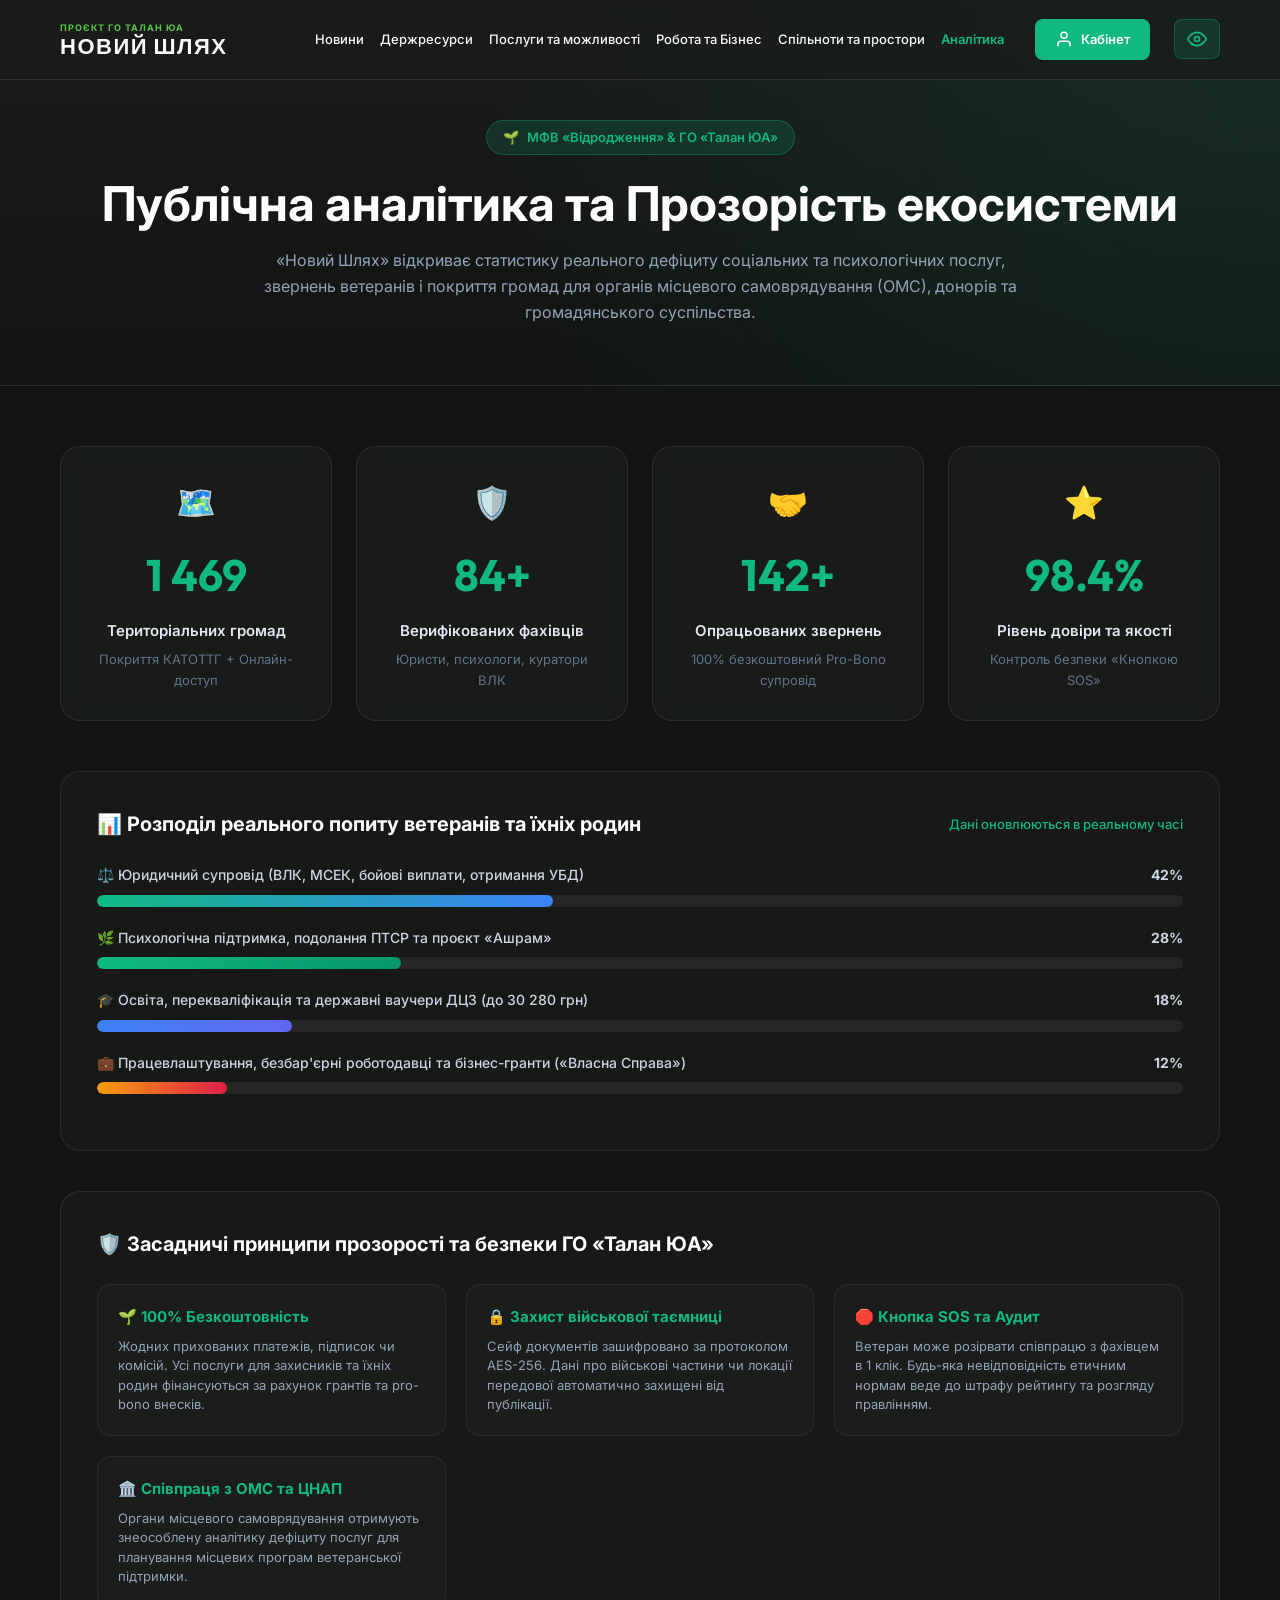
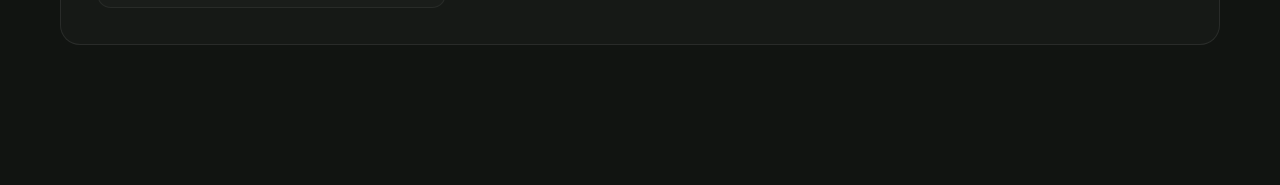
==== analytics.html @ 47841bc8 "feat(analytics): Move donor public dashboard to dedicated /analytics.html with global header navigat" ====
<!DOCTYPE html>
<html lang="uk">
<head>
    <meta charset="UTF-8">
    <meta name="viewport" content="width=device-width, initial-scale=1.0">
    <title>Публічна аналітика та Прозорість — Ветеранський портал «Новий Шлях» | МФВ «Відродження»</title>
    
    <link rel="preconnect" href="https://fonts.googleapis.com">
    <link rel="preconnect" href="https://fonts.gstatic.com" crossorigin>
    <link href="https://fonts.googleapis.com/css2?family=Inter:wght@300;400;500;600;700&family=Outfit:wght@400;600;700&display=swap" rel="stylesheet">
    
    <link rel="stylesheet" href="style.css?v=46">
    <link rel="stylesheet" href="accessibility.css?v=46">
    <link rel="stylesheet" href="soft_gate.css?v=46">

    <style>
        .analytics-hero {
            padding: 120px 0 60px 0;
            background: radial-gradient(circle at top right, rgba(16, 185, 129, 0.12), transparent 60%),
                        linear-gradient(180deg, #1A1C1A 0%, #111411 100%);
            border-bottom: 1px solid rgba(255, 255, 255, 0.08);
            text-align: center;
        }

        .analytics-donor-tag {
            display: inline-flex;
            align-items: center;
            gap: 8px;
            background: rgba(16, 185, 129, 0.15);
            border: 1px solid rgba(16, 185, 129, 0.3);
            color: #10B981;
            padding: 6px 16px;
            border-radius: 20px;
            font-size: 13px;
            font-weight: 600;
            margin-bottom: 20px;
        }

        .analytics-title {
            font-size: clamp(30px, 5vw, 48px);
            font-weight: 700;
            color: #fff;
            margin-bottom: 16px;
            line-height: 1.2;
        }

        .analytics-sub {
            max-width: 760px;
            margin: 0 auto;
            font-size: 16px;
            color: #94A3B8;
            line-height: 1.6;
        }

        .analytics-main {
            padding: 60px 0 100px 0;
            background: #111411;
        }

        .analytics-grid-4 {
            display: grid;
            grid-template-columns: repeat(auto-fit, minmax(250px, 1fr));
            gap: 24px;
            margin-bottom: 50px;
        }

        .an-stat-card {
            background: rgba(255, 255, 255, 0.03);
            border: 1px solid rgba(255, 255, 255, 0.08);
            border-radius: 20px;
            padding: 30px 24px;
            text-align: center;
            backdrop-filter: blur(10px);
            transition: transform 0.2s ease, border-color 0.2s ease;
        }

        .an-stat-card:hover {
            transform: translateY(-5px);
            border-color: rgba(16, 185, 129, 0.4);
            box-shadow: 0 12px 30px rgba(0, 0, 0, 0.4);
        }

        .an-stat-icon {
            font-size: 32px;
            margin-bottom: 12px;
        }

        .an-stat-num {
            font-size: 44px;
            font-weight: 700;
            color: #10B981;
            font-family: 'Outfit', sans-serif;
            margin-bottom: 8px;
        }

        .an-stat-label {
            font-size: 15px;
            color: #E2E8F0;
            font-weight: 600;
        }

        .an-stat-desc {
            font-size: 13px;
            color: #64748B;
            margin-top: 6px;
        }

        .an-section-card {
            background: rgba(255, 255, 255, 0.025);
            border: 1px solid rgba(255, 255, 255, 0.08);
            border-radius: 20px;
            padding: 36px;
            margin-bottom: 40px;
        }

        .an-section-header {
            display: flex;
            justify-content: space-between;
            align-items: center;
            margin-bottom: 24px;
            flex-wrap: wrap;
            gap: 12px;
        }

        .an-section-title {
            font-size: 20px;
            font-weight: 700;
            color: #fff;
            margin: 0;
            display: flex;
            align-items: center;
            gap: 10px;
        }

        .an-bar-row {
            margin-bottom: 20px;
        }

        .an-bar-label {
            display: flex;
            justify-content: space-between;
            font-size: 14px;
            color: #CBD5E1;
            margin-bottom: 8px;
            font-weight: 500;
        }

        .an-bar-track {
            background: rgba(255, 255, 255, 0.06);
            height: 12px;
            border-radius: 6px;
            overflow: hidden;
        }

        .an-bar-fill {
            height: 100%;
            border-radius: 6px;
            transition: width 1.2s ease-in-out;
        }

        .an-principles-grid {
            display: grid;
            grid-template-columns: repeat(auto-fit, minmax(280px, 1fr));
            gap: 20px;
            margin-top: 20px;
        }

        .an-principle-item {
            background: rgba(255, 255, 255, 0.02);
            border: 1px solid rgba(255, 255, 255, 0.06);
            border-radius: 14px;
            padding: 20px;
        }

        .an-principle-item h4 {
            color: #10B981;
            font-size: 15px;
            margin-bottom: 8px;
            display: flex;
            align-items: center;
            gap: 8px;
        }

        .an-principle-item p {
            font-size: 13px;
            color: #94A3B8;
            line-height: 1.5;
            margin: 0;
        }
    </style>
</head>
<body>

    <!-- Хедер порталу -->
    <header class="header">
        <div class="container">
            <a href="index.html" class="logo" style="text-decoration: none; color: inherit; cursor: pointer;">
                <span class="ngo-badge">Проєкт ГО ТАЛАН ЮА</span>
                <h1>НОВИЙ ШЛЯХ</h1>
            </a>
            <nav class="nav" style="display: flex; align-items: center;">
                <div id="menu-container" class="menu-container">
                    <a href="news.html">Новини</a>
                    <a href="resources.html">Держресурси</a>
                    <a href="catalog.html">Послуги та можливості</a>
                    <a href="employers.html">Робота та Бізнес</a>
                    <a href="communities.html">Спільноти та простори</a>
                    <a href="analytics.html" class="active" style="color: #10B981; font-weight: 600;">Аналітика</a>
                </div>
                
                <a id="nav-cabinet-btn" href="cabinet.html" class="btn-primary" style="margin-left: 15px; border-radius: 8px; font-weight: 600; display: flex; align-items: center; gap: 8px; padding: 10px 20px;">
                    <svg width="18" height="18" viewBox="0 0 24 24" fill="none" stroke="currentColor" stroke-width="2" stroke-linecap="round" stroke-linejoin="round"><path d="M20 21v-2a4 4 0 0 0-4-4H8a4 4 0 0 0-4 4v2"/><circle cx="12" cy="7" r="4"/></svg>
                    <span id="nav-cabinet-label">Кабінет</span>
                </a>

                <button class="accessibility-header-btn" id="accessOpen" title="Версія для людей з порушенням зору">
                    <svg width="20" height="20" viewBox="0 0 24 24" fill="none" stroke="currentColor" stroke-width="2" stroke-linecap="round" stroke-linejoin="round"><path d="M1 12s4-8 11-8 11 8 11 8-4 8-11 8-11-8-11-8z"/><circle cx="12" cy="12" r="3"/></svg>
                </button>
            </nav>
        </div>
    </header>

    <!-- Hero розділу аналітики -->
    <section class="analytics-hero">
        <div class="container">
            <div class="analytics-donor-tag">
                <span>🌱</span>
                <span>МФВ «Відродження» & ГО «Талан ЮА»</span>
            </div>
            <h1 class="analytics-title">Публічна аналітика та Прозорість екосистеми</h1>
            <p class="analytics-sub">
                «Новий Шлях» відкриває статистику реального дефіциту соціальних та психологічних послуг, звернень ветеранів і покриття громад для органів місцевого самоврядування (ОМС), донорів та громадянського суспільства.
            </p>
        </div>
    </section>

    <!-- Основна аналітична зона -->
    <main class="analytics-main">
        <div class="container">
            
            <!-- 4 Ключові метрики живої телеметрії -->
            <div class="analytics-grid-4">
                <div class="an-stat-card">
                    <div class="an-stat-icon">🗺️</div>
                    <div class="an-stat-num" id="anStatCommunities">1 469</div>
                    <div class="an-stat-label">Територіальних громад</div>
                    <div class="an-stat-desc">Покриття КАТОТТГ + Онлайн-доступ</div>
                </div>

                <div class="an-stat-card">
                    <div class="an-stat-icon">🛡️</div>
                    <div class="an-stat-num" id="anStatSpecialists">84+</div>
                    <div class="an-stat-label">Верифікованих фахівців</div>
                    <div class="an-stat-desc">Юристи, психологи, куратори ВЛК</div>
                </div>

                <div class="an-stat-card">
                    <div class="an-stat-icon">🤝</div>
                    <div class="an-stat-num" id="anStatTickets">142+</div>
                    <div class="an-stat-label">Опрацьованих звернень</div>
                    <div class="an-stat-desc">100% безкоштовний Pro-Bono супровід</div>
                </div>

                <div class="an-stat-card">
                    <div class="an-stat-icon">⭐</div>
                    <div class="an-stat-num" id="anStatSatisfaction">98.4%</div>
                    <div class="an-stat-label">Рівень довіри та якості</div>
                    <div class="an-stat-desc">Контроль безпеки «Кнопкою SOS»</div>
                </div>
            </div>

            <!-- Структура потреб та звернень ветеранів -->
            <div class="an-section-card">
                <div class="an-section-header">
                    <h3 class="an-section-title">📊 Розподіл реального попиту ветеранів та їхніх родин</h3>
                    <span style="font-size: 13px; color: #10B981; font-weight: 500;">Дані оновлюються в реальному часі</span>
                </div>

                <div class="an-bar-row">
                    <div class="an-bar-label">
                        <span>⚖️ Юридичний супровід (ВЛК, МСЕК, бойові виплати, отримання УБД)</span>
                        <b id="anPctLegal">42%</b>
                    </div>
                    <div class="an-bar-track">
                        <div class="an-bar-fill" style="width: 42%; background: linear-gradient(90deg, #10B981, #3B82F6);"></div>
                    </div>
                </div>

                <div class="an-bar-row">
                    <div class="an-bar-label">
                        <span>🌿 Психологічна підтримка, подолання ПТСР та проєкт «Ашрам»</span>
                        <b id="anPctPsych">28%</b>
                    </div>
                    <div class="an-bar-track">
                        <div class="an-bar-fill" style="width: 28%; background: linear-gradient(90deg, #10B981, #059669);"></div>
                    </div>
                </div>

                <div class="an-bar-row">
                    <div class="an-bar-label">
                        <span>🎓 Освіта, перекваліфікація та державні ваучери ДЦЗ (до 30 280 грн)</span>
                        <b id="anPctEdu">18%</b>
                    </div>
                    <div class="an-bar-track">
                        <div class="an-bar-fill" style="width: 18%; background: linear-gradient(90deg, #3B82F6, #6366F1);"></div>
                    </div>
                </div>

                <div class="an-bar-row">
                    <div class="an-bar-label">
                        <span>💼 Працевлаштування, безбар'єрні роботодавці та бізнес-гранти («Власна Справа»)</span>
                        <b id="anPctJob">12%</b>
                    </div>
                    <div class="an-bar-track">
                        <div class="an-bar-fill" style="width: 12%; background: linear-gradient(90deg, #F59E0B, #E11D48);"></div>
                    </div>
                </div>
            </div>

            <!-- Принципи некомерційності та прозорості -->
            <div class="an-section-card">
                <div class="an-section-header">
                    <h3 class="an-section-title">🛡️ Засадничі принципи прозорості та безпеки ГО «Талан ЮА»</h3>
                </div>
                <div class="an-principles-grid">
                    <div class="an-principle-item">
                        <h4>🌱 100% Безкоштовність</h4>
                        <p>Жодних прихованих платежів, підписок чи комісій. Усі послуги для захисників та їхніх родин фінансуються за рахунок грантів та pro-bono внесків.</p>
                    </div>
                    <div class="an-principle-item">
                        <h4>🔒 Захист військової таємниці</h4>
                        <p>Сейф документів зашифровано за протоколом AES-256. Дані про військові частини чи локації передової автоматично захищені від публікації.</p>
                    </div>
                    <div class="an-principle-item">
                        <h4>🛑 Кнопка SOS та Аудит</h4>
                        <p>Ветеран може розірвати співпрацю з фахівцем в 1 клік. Будь-яка невідповідність етичним нормам веде до штрафу рейтингу та розгляду правлінням.</p>
                    </div>
                    <div class="an-principle-item">
                        <h4>🏛️ Співпраця з ОМС та ЦНАП</h4>
                        <p>Органи місцевого самоврядування отримують знеособлену аналітику дефіциту послуг для планування місцевих програм ветеранської підтримки.</p>
                    </div>
                </div>
            </div>

        </div>
    </main>

    <!-- Скрипти -->
    <script src="soft_gate.js?v=46"></script>
    <script src="auth_session.js?v=46"></script>
    <script src="accessibility.js?v=46"></script>
    <script>
        document.addEventListener('DOMContentLoaded', async () => {
            try {
                const res = await fetch('/api/v1/analytics/public-summary');
                const data = await res.json();
                if (data && data.status === 'success' && data.data) {
                    const metrics = data.data.metrics || {};
                    const cov = data.data.coverage || {};

                    if (cov.all_ukraine_communities) {
                        document.getElementById('anStatCommunities').textContent = cov.all_ukraine_communities.toLocaleString('uk-UA');
                    }
                    if (metrics.verified_specialists) {
                        document.getElementById('anStatSpecialists').textContent = metrics.verified_specialists + '+';
                    }
                    if (metrics.processed_tickets) {
                        document.getElementById('anStatTickets').textContent = metrics.processed_tickets + '+';
                    }
                    if (metrics.satisfaction_rate) {
                        document.getElementById('anStatSatisfaction').textContent = metrics.satisfaction_rate;
                    }
                }
            } catch (e) {
                console.warn('[Analytics Live Sync Fallback]', e);
            }
        });
    </script>
</body>
</html>
---- style.css ----
:root {
    --primary-green: #10B981;
    --secondary-green: #59C44A;
    --sage-green: #7D9D85;
    --deep-teal: #2D4F4F;
    --warm-sand: #F4EAE0;
    --deep-charcoal: #1A1C1A;
    --soft-white: #F9F9F9;
    --glass-bg: rgba(255, 255, 255, 0.05);
    --glass-border: rgba(255, 255, 255, 0.1);
}

* {
    margin: 0;
    padding: 0;
    box-sizing: border-box;
}

html {
    scroll-behavior: smooth;
}

body {
    font-family: 'Inter', sans-serif;
    background-color: var(--deep-charcoal);
    color: var(--soft-white);
    line-height: 1.6;
    overflow-x: hidden;
}

.outfit-font {
    font-family: 'Outfit', sans-serif;
}

.container {
    max-width: 1200px;
    margin: 0 auto;
    padding: 0 20px;
}

/* FORCE DESKTOP ON TG DESKTOP */
body.is-desktop-tg {
    width: 100% !important;
    min-width: 100% !important; /* Allow it to be fluid */
    margin: 0 !important;
    overflow-x: hidden !important;
}

body.is-desktop-tg .container {
    max-width: 1200px !important;
    width: 95% !important; /* Responsive width */
    margin: 0 auto !important;
    padding: 0 15px !important;
}

body.is-desktop-tg .header .container {
    display: flex !important;
    flex-wrap: nowrap !important;
    justify-content: space-between !important;
    align-items: center !important;
}

body.is-desktop-tg .nav {
    display: flex !important;
    gap: 15px !important;
}

body.is-desktop-tg .nav a {
    margin-left: 0 !important;
    font-size: 13px !important;
}

body.is-desktop-tg .hero-content h2 {
    font-size: clamp(32px, 5vw, 64px) !important;
    line-height: 1.1;
}

body.is-desktop-tg .logo h1 {
    font-size: 20px !important;
}

/* Header */
.header {
    height: 80px;
    display: flex;
    align-items: center;
    background: rgba(26, 28, 26, 0.8);
    backdrop-filter: blur(10px);
    position: fixed;
    width: 100%;
    top: 0;
    z-index: 1000;
    border-bottom: 1px solid var(--glass-border);
}

.header .container {
    display: flex;
    justify-content: space-between;
    align-items: center;
    width: 100%;
}

.logo {
    display: flex;
    flex-direction: column;
    justify-content: center;
    padding-top: 2px;
}

.ngo-badge {
    font-size: 9px;
    color: var(--secondary-green);
    letter-spacing: 1px;
    font-weight: 700;
    line-height: 1.2;
    text-transform: uppercase;
}

.logo h1 {
    font-family: 'Outfit', sans-serif;
    font-size: 22px;
    letter-spacing: 1.5px;
    margin: 0;
    line-height: 1.1;
}

.nav {
    display: flex;
    align-items: center;
    gap: 16px;
    flex-wrap: nowrap;
}

.nav a {
    color: var(--soft-white);
    text-decoration: none;
    font-size: 13px;
    font-weight: 500;
    white-space: nowrap;
    transition: 0.3s;
}

.nav a:hover {
    color: var(--primary-green);
}

.login-btn {
    margin-left: 15px;
    border-radius: 8px;
    display: flex;
    align-items: center;
    gap: 8px;
    padding: 10px 20px;
}

.btn-primary {
    background: var(--primary-green);
    padding: 10px 20px;
    border-radius: 30px;
    font-weight: 600;
    color: white !important;
    text-decoration: none;
    display: inline-block;
}

/* Hero Section */
.hero {
    height: 100vh;
    display: flex;
    align-items: center;
    position: relative;
    background: url('/img/home-background.avif') center/cover;
}

.hero-overlay {
    position: absolute;
    top: 0;
    left: 0;
    width: 100%;
    height: 100%;
    background: linear-gradient(to right, rgba(26, 28, 26, 0.9), rgba(26, 28, 26, 0.4));
}

.hero .container {
    position: relative;
    z-index: 1;
}

.hero-content h2 {
    font-size: 64px;
    line-height: 1.1;
    margin-bottom: 20px;
}

.hero-content p {
    font-size: 18px;
    color: #ccc;
    max-width: 600px;
    margin-bottom: 40px;
}

.btn-main {
    display: inline-flex;
    justify-content: center;
    background: var(--primary-green);
    color: white;
    text-decoration: none;
    padding: 18px 40px;
    border-radius: 50px;
    font-weight: 600;
    margin-right: 20px;
    transition: 0.3s;
}

.btn-secondary {
    display: inline-flex;
    justify-content: center;
    border: 1px solid var(--soft-white);
    color: white;
    text-decoration: none;
    padding: 18px 40px;
    border-radius: 50px;
    font-weight: 600;
    transition: 0.3s;
}

/* Common Layout Elements */
.section-title {
    font-size: 36px;
    text-align: center;
    margin-bottom: 10px;
}

.section-subtitle {
    text-align: center;
    color: #888;
    margin-bottom: 50px;
}

.specialist-tabs {
    display: flex;
    justify-content: flex-start;
    gap: 12px;
    margin-bottom: 40px;
    flex-wrap: wrap;
}

.tabs {
    display: flex;
    justify-content: center;
    gap: 15px;
    margin-bottom: 50px;
    flex-wrap: wrap;
}

.tab-btn {
    background: var(--glass-bg);
    border: 1px solid var(--glass-border);
    color: var(--soft-white);
    padding: 12px 25px;
    border-radius: 30px;
    cursor: pointer;
    transition: 0.3s;
    font-size: 14px;
}

.tab-btn.active, .tab-btn:hover {
    background: var(--primary-green);
    border-color: var(--primary-green);
}

/* Specialist Cards */
.specialist-grid {
    display: grid;
    grid-template-columns: repeat(auto-fill, minmax(300px, 1fr));
    gap: 30px;
}

.spec-card {
    background: var(--glass-bg);
    border: 1px solid var(--glass-border);
    border-radius: 20px;
    overflow: hidden;
    transition: 0.3s;
}

.spec-card:hover {
    transform: translateY(-10px);
    border-color: var(--primary-green);
}

.spec-img {
    height: 200px;
    background: var(--deep-teal);
    position: relative;
}

.spec-rating {
    position: absolute;
    top: 15px;
    right: 15px;
    background: rgba(0, 0, 0, 0.6);
    padding: 5px 10px;
    border-radius: 10px;
    font-size: 12px;
}

.spec-info {
    padding: 25px;
}

.spec-info h4 {
    font-size: 20px;
    margin-bottom: 5px;
}

.spec-tag {
    font-size: 12px;
    color: var(--primary-green);
    text-transform: uppercase;
    font-weight: 700;
    margin-bottom: 15px;
}

.spec-power {
    font-size: 14px;
    color: #ccc;
    margin-bottom: 20px;
}

.spec-stats {
    display: flex;
    justify-content: space-between;
    font-size: 12px;
    color: #888;
    margin-bottom: 25px;
}

.btn-card {
    width: 100%;
    padding: 12px;
    background: none;
    border: 1px solid var(--primary-green);
    color: var(--primary-green);
    border-radius: 10px;
    cursor: pointer;
    transition: 0.3s;
}

.btn-card:hover {
    background: var(--primary-green);
    color: white;
}

/* Education Cards */
.edu-card {
    background: var(--glass-bg);
    border: 1px solid var(--glass-border);
    border-radius: 20px;
    padding: 30px;
    display: flex;
    flex-direction: column;
    justify-content: space-between;
    transition: 0.3s;
    border-top: 4px solid var(--primary-green);
}
.edu-card:hover {
    transform: translateY(-5px);
    border-color: var(--primary-green);
    background: rgba(255,255,255,0.08);
}
.edu-badge {
    align-self: flex-start;
    padding: 5px 12px;
    border-radius: 5px;
    background: var(--deep-teal);
    color: var(--primary-green);
    font-size: 11px;
    font-weight: 700;
    text-transform: uppercase;
    margin-bottom: 15px;
}
.edu-inst {
    font-size: 14px;
    color: #888;
    margin-bottom: 5px;
}
.edu-card h4 {
    font-size: 20px;
    margin-bottom: 10px;
    line-height: 1.3;
}
.edu-desc {
    font-size: 14px;
    color: #ccc;
    margin-bottom: 20px;
    flex: 1;
}
.edu-footer {
    display: flex;
    justify-content: space-between;
    align-items: center;
    border-top: 1px solid var(--glass-border);
    padding-top: 15px;
}
.edu-price {
    font-weight: 700;
    color: var(--secondary-green);
    font-size: 16px;
}

/* Employer List */
.employer-list {
    display: grid;
    grid-template-columns: repeat(auto-fit, minmax(320px, 1fr));
    gap: 30px;
    width: 100%;
}

.employer-item {
    background: var(--glass-bg);
    padding: 30px;
    border-radius: 20px;
    text-align: center;
}

.emp-logo {
    font-weight: 700;
    font-size: 18px;
    color: var(--secondary-green);
    margin-bottom: 15px;
}

/* Footer */
.footer {
    padding: 50px 0;
    text-align: center;
    border-top: 1px solid var(--glass-border);
    font-size: 12px;
    color: #666;
}

/* AI Chat Widget */
.chat-fab {
    position: fixed;
    bottom: 30px;
    right: 30px;
    width: 60px;
    height: 60px;
    border-radius: 50%;
    background: var(--primary-green);
    border: none;
    box-shadow: 0 4px 15px rgba(16, 185, 129, 0.4);
    cursor: pointer;
    z-index: 1000;
    display: flex;
    align-items: center;
    justify-content: center;
    transition: 0.3s;
}
.chat-fab:hover {
    transform: scale(1.1);
}
.chat-widget {
    position: fixed;
    bottom: 100px;
    right: 30px;
    width: 350px;
    height: 500px;
    background: #1e201e;
    border: 1px solid var(--glass-border);
    border-radius: 20px;
    z-index: 1000;
    display: none;
    flex-direction: column;
    overflow: hidden;
    box-shadow: 0 10px 30px rgba(0,0,0,0.5);
}
.chat-widget.active {
    display: flex;
}
.chat-header {
    background: var(--deep-charcoal);
    padding: 15px 20px;
    display: flex;
    justify-content: space-between;
    align-items: center;
    border-bottom: 1px solid var(--glass-border);
}
.chat-header h4 {
    color: var(--soft-white);
    margin: 0;
    font-size: 16px;
}
.chat-header button {
    background: none;
    border: none;
    color: #888;
    font-size: 24px;
    cursor: pointer;
    transition: 0.3s;
}
.chat-header button:hover {
    color: white;
}
.chat-body {
    flex: 1;
    padding: 20px;
    overflow-y: auto;
    display: flex;
    flex-direction: column;
    gap: 15px;
}
.chat-message {
    max-width: 80%;
    padding: 12px;
    border-radius: 15px;
    font-size: 14px;
    line-height: 1.4;
}
.chat-message.bot {
    background: rgba(16, 185, 129, 0.05);
    border: 1px solid rgba(16, 185, 129, 0.2);
    color: var(--soft-white);
    align-self: flex-start;
    border-bottom-left-radius: 2px;
}
.chat-message.user {
    background: var(--deep-teal);
    color: white;
    align-self: flex-end;
    border-bottom-right-radius: 2px;
}
.chat-footer {
    padding: 15px;
    background: var(--deep-charcoal);
    border-top: 1px solid var(--glass-border);
    display: flex;
    gap: 10px;
}
.chat-footer input {
    flex: 1;
    background: var(--glass-bg);
    border: 1px solid var(--glass-border);
    border-radius: 20px;
    padding: 10px 15px;
    color: white;
    outline: none;
}
.chat-footer button {
    background: var(--primary-green);
    border: none;
    width: 40px;
    height: 40px;
    border-radius: 50%;
    color: white;
    cursor: pointer;
    display: flex;
    align-items: center;
    justify-content: center;
}

/* --- Rehab Category Specific Styles --- */
.spec-card[data-category="rehab"] {
    border-left: 4px solid #3b82f6 !important; /* Medical Blue accent */
}

.spec-card[data-category="rehab"] .spec-tag {
    background: rgba(59, 130, 246, 0.1) !important;
    color: #3b82f6 !important;
}

.spec-card[data-category="rehab"] .btn-card {
    background: linear-gradient(135deg, #3b82f6 0%, #2563eb 100%) !important;
}
/* --- Telegram Mini App Mode --- */
/* Спеціальні стилі для Telegram Mini App */
body.is-tg-app .header {
    display: flex;
    position: fixed;
    top: 0;
    width: 100%;
    background: rgba(26, 28, 26, 0.85); /* Трохи щільніше для читабельності меню */
    backdrop-filter: blur(10px);
    z-index: 2000; /* Вище за все */
}

body.is-tg-app main, 
body.is-tg-app .hero {
    padding-top: 100px !important; /* Відступ, щоб контент не ховався під хедер */
}

body.is-tg-app {
    background: #1A1C1A;
}

body.is-tg-app .container {
    padding-top: 0 !important; /* Прибираємо відступ зовсім */
}

body.is-tg-app .section-title {
    font-size: 24px;
    text-align: left;
}

body.is-tg-app .section-subtitle {
    text-align: left;
}

/* Leaflet Map Refinements */
#networkMap {
    z-index: 1;
}

.leaflet-popup-content-wrapper {
    background: white;
    border-radius: 10px;
}

.leaflet-popup-tip {
    background: white;
}

.leaflet-container a.btn-primary {
    color: white !important;
}

/* Floating Telegram Button */
.tg-floating-btn {
    position: fixed;
    bottom: 30px;
    right: 30px;
    background: #0088cc;
    color: white;
    padding: 12px 25px;
    border-radius: 50px;
    display: flex;
    align-items: center;
    gap: 10px;
    text-decoration: none;
    box-shadow: 0 10px 20px rgba(0, 136, 204, 0.4);
    z-index: 9999;
    transition: 0.3s;
    font-weight: 600;
}

.tg-floating-btn:hover {
    transform: translateY(-5px);
    box-shadow: 0 15px 30px rgba(0, 136, 204, 0.6);
}

body.is-tg-app .tg-floating-btn {
    display: none; /* Ховаємо в самому боті, щоб не дублювати */
}

/* --- MODALS & REGISTRATION FORM --- */
.modal-overlay {
    position: fixed;
    top: 0;
    left: 0;
    width: 100%;
    height: 100%;
    background: rgba(0, 0, 0, 0.85);
    backdrop-filter: blur(10px);
    display: none;
    justify-content: center;
    align-items: center;
    z-index: 10000;
    padding: 20px;
}

.modal-overlay.active {
    display: flex;
}

.modal-content {
    background: #151715;
    border: 1px solid var(--primary-green);
    border-radius: 24px;
    padding: 40px;
    position: relative;
    max-width: 600px;
    width: 100%;
    max-height: 90vh;
    overflow-y: auto;
    box-shadow: 0 25px 50px rgba(0,0,0,0.5);
}

.registration-form-container h3 {
    font-size: 28px;
    color: var(--soft-white);
    margin-bottom: 10px;
}

.modal-subtitle {
    color: #888;
    margin-bottom: 30px;
    font-size: 14px;
}

.reg-form .form-group {
    margin-bottom: 20px;
}

.reg-form label {
    display: block;
    margin-bottom: 8px;
    font-size: 14px;
    color: var(--sage-green);
}

.reg-form input[type="text"],
.reg-form textarea,
.reg-form input[type="file"] {
    width: 100%;
    padding: 12px 15px;
    background: rgba(255,255,255,0.05);
    border: 1px solid var(--glass-border);
    border-radius: 12px;
    color: white;
    font-size: 15px;
    outline: none;
    transition: 0.3s;
}

.reg-form input:focus, .reg-form textarea:focus {
    border-color: var(--primary-green);
    background: rgba(255,255,255,0.08);
}

.legal-consents {
    margin: 25px 0;
    display: flex;
    flex-direction: column;
    gap: 15px;
}

.consent-checkbox {
    display: flex;
    gap: 12px;
    align-items: flex-start;
    cursor: pointer;
    font-size: 13px;
    line-height: 1.4;
    color: #ccc;
}

.consent-checkbox input {
    margin-top: 3px;
    accent-color: var(--primary-green);
}

.consent-checkbox a {
    color: var(--primary-green);
    text-decoration: underline;
}

.close-modal {
    position: absolute;
    top: 20px;
    right: 20px;
    background: none;
    border: none;
    color: white;
    font-size: 30px;
    cursor: pointer;
    opacity: 0.5;
    transition: 0.3s;
}

.close-modal:hover {
    opacity: 1;
}

/* Legal Text Styles */
.legal-text-container {
    max-width: 800px;
}

.legal-content {
    color: #ddd;
    line-height: 1.6;
}

.legal-content h4 {
    color: var(--primary-green);
    margin-bottom: 20px;
    font-size: 22px;
}

.legal-content p, .legal-content li {
    margin-bottom: 15px;
}

/* --- KEP SECTION & BADGES --- */
.kep-section {
    background: rgba(16, 185, 129, 0.04);
    border: 1px dashed rgba(16, 185, 129, 0.3);
    border-radius: 16px;
    padding: 20px;
    margin-top: 15px;
    margin-bottom: 25px;
}

.kep-badge {
    background: rgba(16, 185, 129, 0.15);
    color: var(--primary-green);
    font-size: 11px;
    font-weight: 700;
    padding: 3px 8px;
    border-radius: 6px;
    text-transform: uppercase;
    letter-spacing: 0.5px;
}

.kep-hint {
    font-size: 13px;
    color: #aaa;
    line-height: 1.5;
    margin-top: 6px;
    margin-bottom: 12px;
}

.kep-section input[type="password"] {
    background: rgba(0, 0, 0, 0.25);
    border: 1px solid var(--glass-border);
}

/* ═══════════════════════════════════════════════════════════════ */
/* ПОЛНОЦЕННА АДАПТИВНІСТЬ (TABLET & MOBILE RESPONSIVENESS)       */
/* ═══════════════════════════════════════════════════════════════ */

/* Захист від горизонтального скролу */
html, body {
    max-width: 100%;
    overflow-x: hidden;
}

.menu-container {
    display: contents;
}

/* Смартфони (до 768px) */
@media (max-width: 768px) {
    .container {
        padding: 0 16px;
    }

    .logo h1 {
        font-size: 20px;
    }

    .ngo-badge {
        font-size: 8px;
    }

    .nav a {
        font-size: 11px;
    }

    #nav-cabinet-btn {
        margin-left: 0 !important;
        padding: 8px 14px !important;
        font-size: 12px !important;
    }

    .accessibility-header-btn {
        margin-left: 0 !important;
        padding: 8px 10px !important;
    }

    .hero {
        padding: 120px 0 60px 0;
    }

    .hero h2 {
        font-size: 26px;
        line-height: 1.2;
    }

    .hero p {
        font-size: 14px;
    }

    .hero-stats {
        flex-direction: column;
        gap: 15px;
    }

    .section-title {
        font-size: 24px !important;
    }

    .section-subtitle {
        font-size: 13px !important;
    }

    /* Рядки спільнот адаптуємо під вертикальний формат */
    div[style*="display: flex; align-items: center; justify-content: space-between"] {
        flex-direction: column;
        align-items: flex-start;
        gap: 10px;
    }
}

/* --- Mobile Responsiveness --- */
@media (max-width: 768px) and (hover: none) {
    .hero-content h2 { 
        font-size: 32px; 
    }
    /* FORCE COMPACT DESKTOP NAV ALWAYS */
    .nav {
        display: flex !important;
        gap: 5px !important;
        margin-left: auto;
    }
    .nav a {
        display: inline-block !important;
        margin-left: 5px !important;
        font-size: 10px !important;
        white-space: nowrap;
    }
    .logo h1 {
        font-size: 16px !important;
    }
    .ngo-badge {
        font-size: 8px !important;
    }
    .hero-actions {
        display: flex;
        flex-direction: column;
        gap: 15px;
    }
    .btn-main {
        margin-right: 0;
        width: 100%;
        padding: 15px 20px;
    }
    .btn-secondary {
        width: 100%;
        padding: 15px 20px;
    }
    .logo h1 {
        font-size: 20px;
    }
    /* Виправлення кнопки доступності на мобільних */
    .accessibility-toggle {
        right: 0 !important; /* Keep it on the edge but we will fix the cutting issue in accessibility.css */
        font-size: 12px !important;
        padding: 8px 10px !important;
    }
}

@media (max-width: 768px) {
    .header {
        height: auto;
        padding: 10px 0;
    }
    .header .container {
        flex-direction: column;
        justify-content: center;
        gap: 10px;
    }
    .nav {
        flex-wrap: wrap;
        justify-content: center;
        gap: 10px;
    }
    .nav a {
        margin-left: 0;
        margin: 5px 10px;
        font-size: 13px;
    }
    .hero-content h2 {
        font-size: 32px !important; /* Трохи менше для вузьких екранів */
    }
    .btn-main, .btn-secondary {
        padding: 12px 25px;
        margin-bottom: 10px;
        width: 100%; /* Кнопки на всю ширину на мобілці */
        margin-right: 0;
    }
    /* ПРИМУСОВО переносимо око вниз на мобілці */
    .accessibility-toggle {
        top: auto !important;
        bottom: 20px !important;
        right: 15px !important;
        width: 50px !important;
        height: 50px !important;
        z-index: 9999 !important;
    }
}

@media (max-width: 768px) {
    .modal-content {
        padding: 30px 20px;
    }
}

/* Планшети (до 1024px) */
@media (max-width: 1024px) {
    .header {
        height: auto;
        padding: 12px 0;
    }
    
    .header .container {
        flex-direction: column;
        gap: 12px;
        align-items: center;
    }

    .nav {
        flex-wrap: wrap;
        justify-content: center;
        gap: 10px 14px;
    }

    .nav a {
        font-size: 12px;
    }

    .hero h2 {
        font-size: 36px;
    }

    .hero p {
        font-size: 16px;
    }

    .specialist-tabs {
        flex-wrap: wrap;
        justify-content: center;
    }

    .filters-panel {
        flex-direction: column;
        align-items: stretch;
    }

    div[style*="grid-template-columns"] {
        grid-template-columns: 1fr !important;
    }
}

/* Планшети (до 1024px) */
@media (max-width: 1024px) {
    .header {
        height: auto;
        padding: 12px 0;
    }
    
    .header .container {
        flex-direction: column;
        gap: 12px;
        align-items: center;
    }

    .nav {
        flex-wrap: wrap;
        justify-content: center;
        gap: 10px 14px;
    }

    .nav a {
        font-size: 12px;
    }

    .hero h2 {
        font-size: 36px;
    }

    .hero p {
        font-size: 16px;
    }

    .specialist-tabs {
        flex-wrap: wrap;
        justify-content: center;
    }

    .filters-panel {
        flex-direction: column;
        align-items: stretch;
    }

    div[style*="grid-template-columns"] {
        grid-template-columns: 1fr !important;
    }
}

@media only screen and (max-width: 1024px) {
    /* .menu-container {
        display: flex;
        flex-direction: column;
        justify-content: space-between;
    } */
    .action.nav-toggle {
        display: flex;
        flex-direction: column;
        justify-content: space-between;
    }

    .header .nav-toggle {
        /* top: -5px; */
        /* left: unset; */
        /* right: 0; */
        width: 40px;
        height: 30px;
        /* margin-right: 20px; */
        /* display: block; */
        text-decoration: none;
        cursor: pointer;
        font-size: 0;
        /* position: absolute; */
        z-index: 14;
    }

    .action.nav-toggle .line {
        width: 100%;
        height: 2px;
        background-color: lightslategrey;
        transition: all 0.3s ease-in-out;
    }
    
    .cms-home .active.action.nav-toggle .line {
        background-color: #FD5F00;
    }
    .nav-toggle.active .line, .nav-open .nav-toggle .line {
        background: #FD5F00;
    }

    .nav-toggle.active .top-line, .nav-open .nav-toggle .top-line {
        left: 5px;
        position: relative;
        top: 3px;
        transform: rotate(45deg);
        transform-origin: left center;
    }

    .cms-home .active.action.nav-toggle .line {
        background-color: #FD5F00;
    }
    
    .nav-toggle.active .middle-line, .nav-open .nav-toggle .middle-line {
        opacity: 0;
        width: 0;
    }

    .nav-toggle.active .bottom-line, .nav-open .nav-toggle .bottom-line {
        left: 0;
        position: relative;
        top: -10px;
        transform: rotate(-45deg);
    }
    .menu-container {
        display: none;

        &.show {
            position: absolute;
            display: table-column-group;
            top: 70px;
            left: unset;
            right: 0;
            width: 170px;
            /* height: 40px; */
            padding: 5px 20px 10px;
            background-color: lightslategrey;
            align-items: stretch;
            justify-items: start;
            align-content: center;
        }
    }

    .header .container {
        flex-direction: row;
        gap: 12px;
    }
}

@media only screen and (max-width: 1024px) {
    body.is-tg-app .header {
        position: fixed;
        /* background-color: lightslategrey; */
    }

    /* .action.nav-toggle {
        display: block;
    } */
}

/* ═══════════════════════════════════════════════════════════════════
   ПУБЛІЧНИЙ ДАШБОРД ПРОЗОРОСТІ (МФВ «ВІДРОДЖЕННЯ» / ГО «ТАЛАН ЮА»)
   ═══════════════════════════════════════════════════════════════════ */
.public-dashboard-section {
    padding: 80px 0;
    background: linear-gradient(180deg, #1A1C1A 0%, #111411 100%);
    border-top: 1px solid rgba(255, 255, 255, 0.08);
    border-bottom: 1px solid rgba(255, 255, 255, 0.08);
}

.pdb-header {
    text-align: center;
    max-width: 800px;
    margin: 0 auto 50px auto;
}

.pdb-donor-badge {
    display: inline-flex;
    align-items: center;
    gap: 8px;
    background: rgba(16, 185, 129, 0.15);
    border: 1px solid rgba(16, 185, 129, 0.3);
    color: #10B981;
    padding: 6px 14px;
    border-radius: 20px;
    font-size: 13px;
    font-weight: 600;
    margin-bottom: 16px;
}

.pdb-title {
    font-size: clamp(26px, 4vw, 38px);
    font-weight: 700;
    color: #fff;
    margin-bottom: 12px;
}

.pdb-subtitle {
    font-size: 15px;
    color: #94A3B8;
    line-height: 1.6;
}

.pdb-metrics-grid {
    display: grid;
    grid-template-columns: repeat(auto-fit, minmax(240px, 1fr));
    gap: 20px;
    margin-bottom: 40px;
}

.pdb-metric-card {
    background: rgba(255, 255, 255, 0.03);
    border: 1px solid rgba(255, 255, 255, 0.08);
    border-radius: 16px;
    padding: 24px;
    text-align: center;
    transition: transform 0.2s ease, border-color 0.2s ease;
    backdrop-filter: blur(8px);
}

.pdb-metric-card:hover {
    transform: translateY(-4px);
    border-color: rgba(16, 185, 129, 0.4);
}

.pdb-metric-icon {
    font-size: 28px;
    margin-bottom: 10px;
}

.pdb-metric-num {
    font-size: 38px;
    font-weight: 700;
    color: #10B981;
    font-family: 'Outfit', sans-serif;
    margin-bottom: 6px;
}

.pdb-metric-label {
    font-size: 14px;
    color: #CBD5E1;
    font-weight: 500;
}

.pdb-metric-sub {
    font-size: 12px;
    color: #64748B;
    margin-top: 4px;
}

.pdb-demand-box {
    background: rgba(255, 255, 255, 0.02);
    border: 1px solid rgba(255, 255, 255, 0.08);
    border-radius: 16px;
    padding: 28px;
    max-width: 900px;
    margin: 0 auto;
}

.pdb-demand-header {
    display: flex;
    justify-content: space-between;
    align-items: center;
    margin-bottom: 20px;
    flex-wrap: wrap;
    gap: 10px;
}

.pdb-demand-header h4 {
    font-size: 17px;
    font-weight: 600;
    color: #fff;
    margin: 0;
}

.pdb-bar-row {
    margin-bottom: 16px;
}

.pdb-bar-label {
    display: flex;
    justify-content: space-between;
    font-size: 13px;
    color: #CBD5E1;
    margin-bottom: 6px;
}

.pdb-bar-track {
    background: rgba(255, 255, 255, 0.08);
    height: 8px;
    border-radius: 4px;
    overflow: hidden;
}

.pdb-bar-fill {
    height: 100%;
    background: linear-gradient(90deg, #10B981, #3B82F6);
    border-radius: 4px;
    transition: width 1s ease-in-out;
}
---- accessibility.css ----
/* accessibility.css */
:root {
    --access-panel-bg: #ffffff;
    --access-text: #1a1a1a;
    --access-accent: #10B981;
}

/* Кнопка відкриття */
.accessibility-toggle {
    position: fixed;
    top: 120px; /* Moved down slightly to avoid potential header collisions */
    right: 0;
    z-index: 10001;
    background: var(--access-accent);
    color: white;
    border: none;
    padding: 12px 15px 12px 12px; /* Extra padding on right to ensure text isn't cut */
    border-radius: 30px 0 0 30px; /* Rounded pill shape for better touch target */
    cursor: pointer;
    box-shadow: -4px 0 15px rgba(0,0,0,0.3);
    display: flex;
    align-items: center;
    gap: 8px;
    transition: 0.3s cubic-bezier(0.4, 0, 0.2, 1);
    transform: translateX(0);
}

.accessibility-toggle:hover {
    padding-right: 25px; /* Slight slide out effect */
}

@media (max-width: 600px) and (hover: none) {
    .accessibility-toggle {
        top: 80px;
        right: 10px; /* Трохи ближче до краю, але з запасом */
        padding: 0;
        border-radius: 50%;
        width: 44px;
        height: 44px;
        justify-content: center;
        box-shadow: 0 4px 12px rgba(0,0,0,0.5);
        border: 2px solid rgba(255,255,255,0.2); /* Додаємо рамку для видимості */
    }
    .accessibility-toggle svg {
        width: 20px;
        height: 20px;
    }
    .access-text-btn {
        display: none;
    }
}

/* Панель налаштувань */
.accessibility-panel {
    position: fixed;
    top: 0;
    right: -400px; /* Hidden by default */
    width: 100%;
    max-width: 350px;
    height: 100vh;
    background: var(--access-panel-bg);
    color: var(--access-text);
    z-index: 10002;
    box-shadow: -5px 0 25px rgba(0,0,0,0.1);
    transition: 0.4s cubic-bezier(0.4, 0, 0.2, 1);
    padding: 30px;
    display: flex;
    flex-direction: column;
    overflow-y: auto;
}
.accessibility-panel.active {
    right: 0;
}

.accessibility-panel h3 {
    margin-bottom: 25px;
    border-bottom: 2px solid #eee;
    padding-bottom: 10px;
    font-size: 20px;
}

.access-group {
    margin-bottom: 30px;
}
.access-group label {
    display: block;
    font-weight: 700;
    margin-bottom: 15px;
    font-size: 14px;
    text-transform: uppercase;
    letter-spacing: 1px;
}

.access-btns {
    display: flex;
    flex-wrap: wrap;
    gap: 10px;
}

.a-btn {
    flex: 1;
    min-width: 80px;
    padding: 10px;
    border: 1px solid #ddd;
    background: #f9f9f9;
    cursor: pointer;
    font-weight: 600;
    border-radius: 6px;
    transition: 0.2s;
    color: #1a1a1a;
}
.a-btn:hover, .a-btn.active {
    border-color: var(--access-accent);
    background: #e6f7f1;
}

.close-access {
    background: none;
    border: none;
    font-size: 24px;
    position: absolute;
    top: 20px;
    right: 20px;
    cursor: pointer;
}

/* --- Кнопка Доступності в Хедері (Око) --- */
.accessibility-header-btn {
    margin-left: 8px;
    background: rgba(16, 185, 129, 0.15);
    color: var(--access-accent);
    border: 1px solid rgba(16, 185, 129, 0.3);
    padding: 9px 12px;
    border-radius: 8px;
    cursor: pointer;
    display: inline-flex;
    align-items: center;
    justify-content: center;
    transition: all 0.2s ease;
    flex-shrink: 0;
}

.accessibility-header-btn:hover {
    background: var(--access-accent);
    color: #ffffff;
    box-shadow: 0 4px 12px rgba(16, 185, 129, 0.3);
}

@media (max-width: 768px) {
    .accessibility-header-btn .access-btn-label {
        display: none;
    }
    .accessibility-header-btn {
        padding: 10px;
    }
}

/* --- Accessibility Modifier Classes (Injected into body) --- */
body.font-small { font-size: 14px !important; }
body.font-large { font-size: 20px !important; }
body.font-xlarge { font-size: 24px !important; }

/* ☀️ СВІТЛА ТЕМА (LIGHT MODE) */
body.theme-light {
    background-color: #f8faf8 !important;
    color: #1a201c !important;
}

body.theme-light header,
body.theme-light .header {
    background: #ffffff !important;
    border-bottom: 1px solid #e2e8f0 !important;
    box-shadow: 0 2px 10px rgba(0,0,0,0.05);
}

body.theme-light .header .logo h1,
body.theme-light nav.nav a {
    color: #1e293b !important;
}

body.theme-light section {
    background-color: #ffffff !important;
    color: #1e293b !important;
}

body.theme-light section#catalog,
body.theme-light section#communities,
body.theme-light section#locations,
body.theme-light section#employers {
    background-color: #f1f5f9 !important;
    border-top-color: #cbd5e1 !important;
}

body.theme-light .section-title,
body.theme-light h1, body.theme-light h2, 
body.theme-light h3, body.theme-light h4 {
    color: #0f172a !important;
}

body.theme-light .section-subtitle,
body.theme-light p {
    color: #475569 !important;
}

body.theme-light div[style*="background: rgba(255,255,255,0.03)"],
body.theme-light div[style*="background:#111"],
body.theme-light div[style*="background: #151715"] {
    background: #ffffff !important;
    border-color: #cbd5e1 !important;
    box-shadow: 0 4px 12px rgba(0,0,0,0.05);
}

body.theme-light .hero {
    background: linear-gradient(135deg, #e2e8f0 0%, #cbd5e1 100%) !important;
}

body.theme-light .hero-overlay {
    background: rgba(255, 255, 255, 0.7) !important;
}

body.theme-contrast {
    background-color: #000 !important;
    color: #fff !important;
}
body.theme-contrast * {
    background-color: #000 !important;
    color: #fff !important;
    border-color: #fff !important;
}
body.theme-contrast .btn-primary, body.theme-contrast .btn-main {
    background: #fff !important;
    color: #000 !important;
}

body.theme-monochrome {
    filter: grayscale(100%) !important;
}

body.font-serif {
    font-family: 'Georgia', serif !important;
}

body.spacing-large {
    line-height: 2 !important;
    letter-spacing: 1px !important;
}

body.hide-images img {
    display: none !important;
}
---- soft_gate.css ----
/* ═══════════════════════════════════════════════════════════════════════════════
 * ВЕТЕРАНСЬКИЙ ПОРТАЛ «НОВИЙ ШЛЯХ» — СТИЛІ КОМПОНЕНТА SOFT-GATE (Крок 2)
 * Доступність WCAG 2.1 | Glassmorphism | Dark Charcoal Aesthetic
 * ═══════════════════════════════════════════════════════════════════════════════ */

.softgate-overlay {
    position: fixed;
    top: 0;
    left: 0;
    width: 100%;
    height: 100%;
    background: rgba(10, 12, 10, 0.82);
    backdrop-filter: blur(12px);
    -webkit-backdrop-filter: blur(12px);
    display: flex;
    align-items: center;
    justify-content: center;
    z-index: 10000;
    opacity: 0;
    visibility: hidden;
    transition: opacity 0.28s ease, visibility 0.28s ease;
    padding: 16px;
    box-sizing: border-box;
}

.softgate-overlay.is-active {
    opacity: 1;
    visibility: visible;
}

.softgate-modal {
    background: linear-gradient(145deg, #1f231f 0%, #151815 100%);
    border: 1px solid rgba(16, 185, 129, 0.25);
    box-shadow: 0 20px 60px rgba(0, 0, 0, 0.65), 0 0 40px rgba(16, 185, 129, 0.08);
    border-radius: 20px;
    width: 100%;
    max-width: 520px;
    max-height: 90vh;
    overflow-y: auto;
    color: #F9F9F9;
    font-family: 'Inter', sans-serif;
    transform: translateY(24px) scale(0.97);
    transition: transform 0.28s cubic-bezier(0.16, 1, 0.3, 1);
    position: relative;
    padding: 28px 24px;
    box-sizing: border-box;
}

.softgate-overlay.is-active .softgate-modal {
    transform: translateY(0) scale(1);
}

.softgate-close-btn {
    position: absolute;
    top: 18px;
    right: 18px;
    background: rgba(255, 255, 255, 0.06);
    border: 1px solid rgba(255, 255, 255, 0.1);
    color: #a0aec0;
    width: 36px;
    height: 36px;
    border-radius: 50%;
    display: flex;
    align-items: center;
    justify-content: center;
    font-size: 18px;
    cursor: pointer;
    transition: background 0.2s, color 0.2s, transform 0.2s;
}

.softgate-close-btn:hover,
.softgate-close-btn:focus-visible {
    background: rgba(239, 68, 68, 0.2);
    color: #ef4444;
    border-color: rgba(239, 68, 68, 0.4);
    transform: rotate(90deg);
    outline: none;
}

.softgate-header {
    text-align: center;
    margin-bottom: 22px;
}

.softgate-badge-icon {
    display: inline-flex;
    align-items: center;
    justify-content: center;
    width: 56px;
    height: 56px;
    border-radius: 16px;
    background: rgba(16, 185, 129, 0.12);
    border: 1px solid rgba(16, 185, 129, 0.3);
    font-size: 26px;
    margin-bottom: 14px;
}

.softgate-title {
    font-family: 'Outfit', sans-serif;
    font-size: 22px;
    font-weight: 700;
    color: #FFFFFF;
    margin: 0 0 10px 0;
    line-height: 1.25;
}

.softgate-desc {
    font-size: 14px;
    line-height: 1.55;
    color: #d1d5db;
    margin: 0;
    background: rgba(255, 255, 255, 0.03);
    padding: 12px 16px;
    border-radius: 12px;
    border-left: 3px solid #10B981;
    text-align: left;
}

.softgate-target-preview {
    margin: 16px 0;
    padding: 12px 16px;
    background: rgba(16, 185, 129, 0.07);
    border: 1px dashed rgba(16, 185, 129, 0.3);
    border-radius: 12px;
    display: flex;
    align-items: center;
    gap: 12px;
    font-size: 13px;
    color: #e2e8f0;
}

.softgate-target-avatar {
    width: 38px;
    height: 38px;
    border-radius: 10px;
    background: #2D4F4F;
    display: flex;
    align-items: center;
    justify-content: center;
    font-size: 18px;
    flex-shrink: 0;
}

.softgate-target-info b {
    color: #10B981;
    display: block;
    font-size: 14px;
}

/* Опції авторизації */
.softgate-options-list {
    display: flex;
    flex-direction: column;
    gap: 12px;
    margin-top: 20px;
}

.softgate-btn-option {
    display: flex;
    align-items: center;
    justify-content: space-between;
    width: 100%;
    padding: 14px 18px;
    border-radius: 14px;
    background: rgba(255, 255, 255, 0.04);
    border: 1px solid rgba(255, 255, 255, 0.1);
    color: #F9F9F9;
    cursor: pointer;
    text-decoration: none;
    transition: all 0.22s ease;
    box-sizing: border-box;
}

.softgate-btn-option:hover,
.softgate-btn-option:focus-visible {
    background: rgba(16, 185, 129, 0.12);
    border-color: rgba(16, 185, 129, 0.45);
    transform: translateY(-2px);
    box-shadow: 0 6px 20px rgba(0, 0, 0, 0.3);
    outline: none;
}

.softgate-opt-diia:hover {
    background: rgba(255, 255, 255, 0.08) !important;
    border-color: rgba(255, 255, 255, 0.4) !important;
}

.softgate-btn-left {
    display: flex;
    align-items: center;
    gap: 14px;
    text-align: left;
}

.softgate-opt-icon {
    font-size: 24px;
    display: flex;
    align-items: center;
    justify-content: center;
    width: 40px;
    height: 40px;
    border-radius: 10px;
    background: rgba(255, 255, 255, 0.05);
}

.softgate-opt-title {
    font-weight: 600;
    font-size: 15px;
    color: #ffffff;
    display: block;
}

.softgate-opt-sub {
    font-size: 12px;
    color: #9ca3af;
    display: block;
    margin-top: 2px;
}

.softgate-arrow {
    color: #10B981;
    font-size: 18px;
    transition: transform 0.2s;
}

.softgate-btn-option:hover .softgate-arrow {
    transform: translateX(4px);
}

/* Форма входу за телефоном */
.softgate-phone-form {
    display: none;
    margin-top: 14px;
    padding: 16px;
    background: rgba(0, 0, 0, 0.25);
    border-radius: 12px;
    border: 1px solid rgba(255, 255, 255, 0.08);
}

.softgate-phone-form.is-visible {
    display: block;
    animation: fadeIn 0.2s ease;
}

.softgate-input-group {
    display: flex;
    gap: 8px;
    margin-top: 10px;
}

.softgate-phone-input {
    flex: 1;
    background: rgba(255, 255, 255, 0.07);
    border: 1px solid rgba(255, 255, 255, 0.15);
    border-radius: 10px;
    padding: 12px 14px;
    color: #fff;
    font-size: 15px;
    font-family: inherit;
    outline: none;
}

.softgate-phone-input:focus {
    border-color: #10B981;
    box-shadow: 0 0 0 3px rgba(16, 185, 129, 0.2);
}

.softgate-submit-btn {
    background: #10B981;
    color: #1A1C1A;
    font-weight: 700;
    border: none;
    border-radius: 10px;
    padding: 0 20px;
    cursor: pointer;
    transition: background 0.2s, transform 0.15s;
    font-size: 14px;
}

.softgate-submit-btn:hover {
    background: #59C44A;
    transform: scale(1.02);
}

.softgate-ivr-status {
    margin-top: 12px;
    font-size: 13px;
    color: #10B981;
    display: none;
    text-align: center;
    padding: 10px;
    background: rgba(16, 185, 129, 0.1);
    border-radius: 8px;
}

.softgate-footer {
    margin-top: 22px;
    text-align: center;
    border-top: 1px solid rgba(255, 255, 255, 0.06);
    padding-top: 16px;
}

.softgate-cancel-btn {
    background: transparent;
    border: none;
    color: #9ca3af;
    font-size: 13px;
    cursor: pointer;
    text-decoration: underline;
    transition: color 0.2s;
    padding: 6px 12px;
}

.softgate-cancel-btn:hover {
    color: #F9F9F9;
}

@keyframes fadeIn {
    from { opacity: 0; transform: translateY(6px); }
    to { opacity: 1; transform: translateY(0); }
}

@media (max-width: 600px) {
    .softgate-modal {
        padding: 22px 16px;
        border-radius: 16px;
    }
    .softgate-title {
        font-size: 19px;
    }
    .softgate-btn-option {
        padding: 12px 14px;
    }
    .softgate-input-group {
        flex-direction: column;
    }
    .softgate-submit-btn {
        padding: 12px;
    }
}
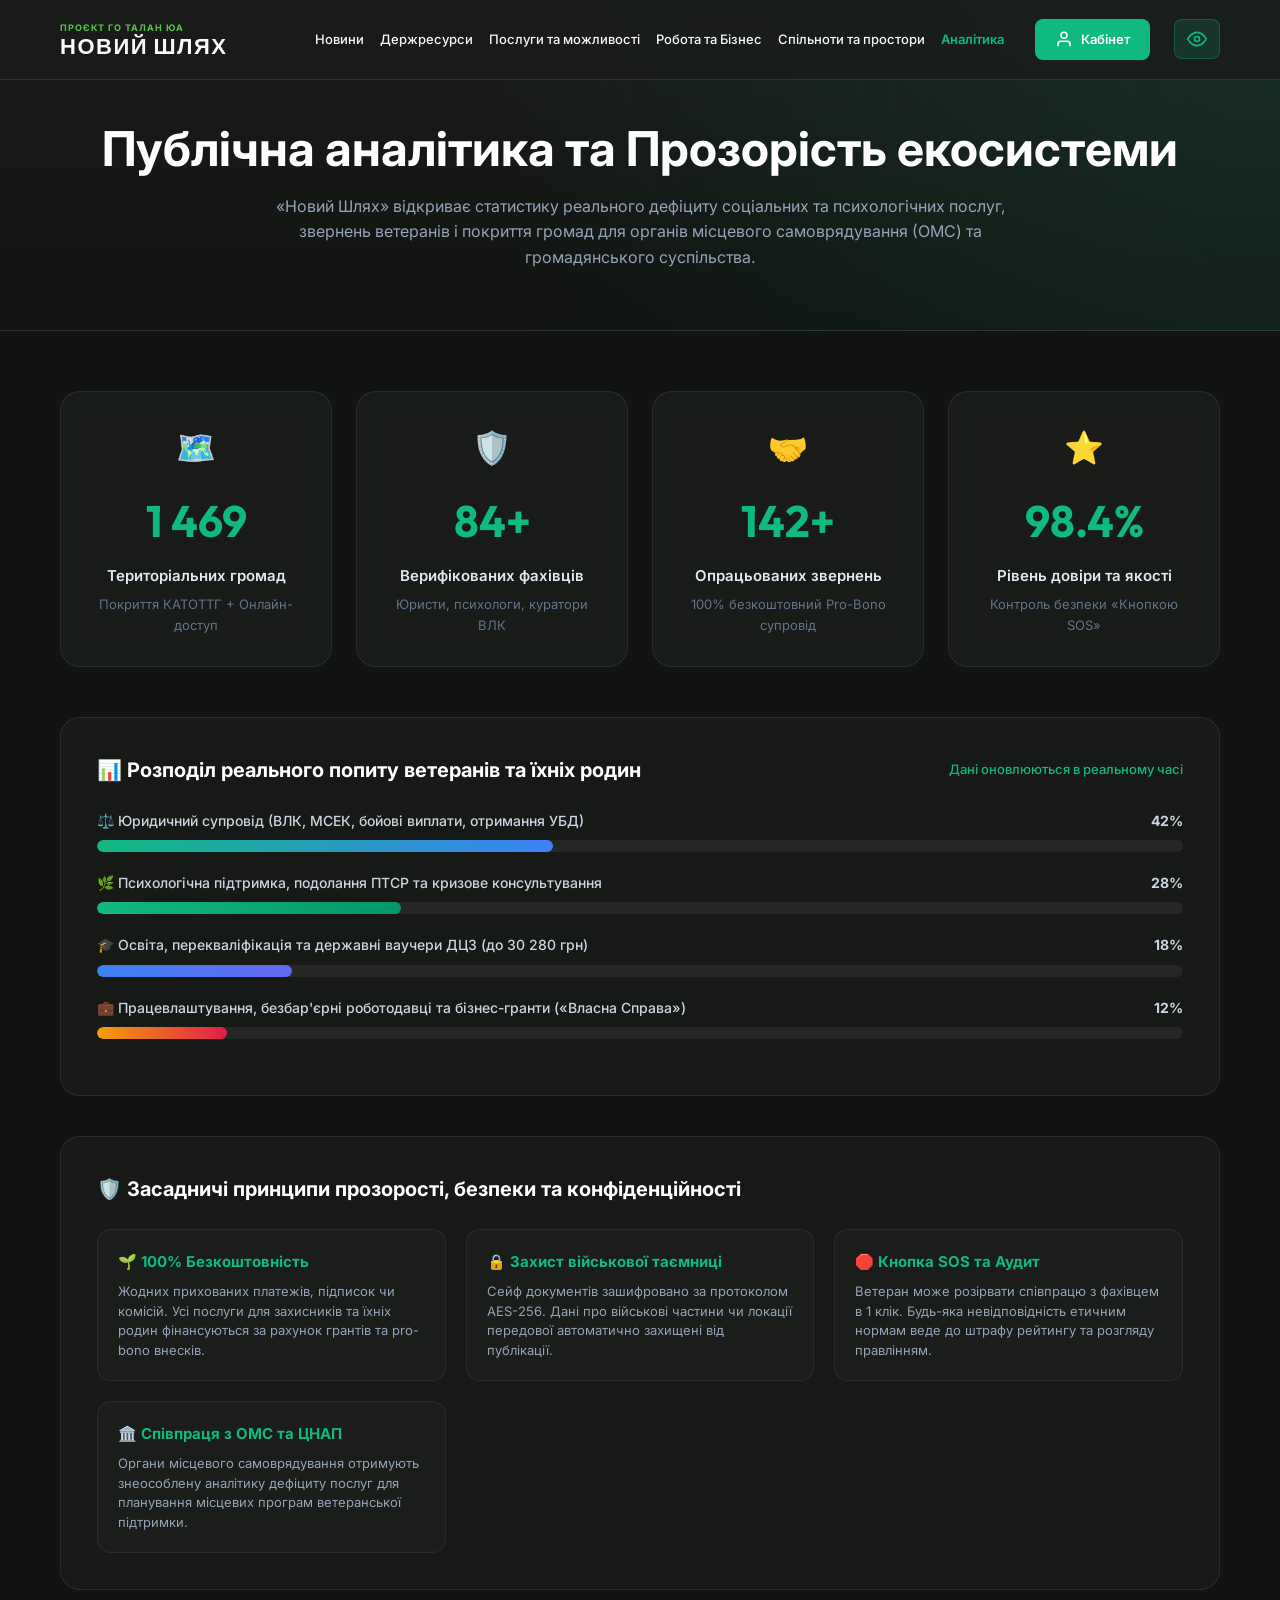
==== commit 3c8f38ab: "fix(analytics): Remove donor tag badge, clean NGO and Ashram mentions" ====
--- a/analytics.html
+++ b/analytics.html
@@ -3,7 +3,7 @@
 <head>
     <meta charset="UTF-8">
     <meta name="viewport" content="width=device-width, initial-scale=1.0">
-    <title>Публічна аналітика та Прозорість — Ветеранський портал «Новий Шлях» | МФВ «Відродження»</title>
+    <title>Публічна аналітика та Прозорість — Ветеранський портал «Новий Шлях»</title>
     
     <link rel="preconnect" href="https://fonts.googleapis.com">
     <link rel="preconnect" href="https://fonts.gstatic.com" crossorigin>
@@ -223,13 +223,9 @@
     <!-- Hero розділу аналітики -->
     <section class="analytics-hero">
         <div class="container">
-            <div class="analytics-donor-tag">
-                <span>🌱</span>
-                <span>МФВ «Відродження» & ГО «Талан ЮА»</span>
-            </div>
             <h1 class="analytics-title">Публічна аналітика та Прозорість екосистеми</h1>
             <p class="analytics-sub">
-                «Новий Шлях» відкриває статистику реального дефіциту соціальних та психологічних послуг, звернень ветеранів і покриття громад для органів місцевого самоврядування (ОМС), донорів та громадянського суспільства.
+                «Новий Шлях» відкриває статистику реального дефіциту соціальних та психологічних послуг, звернень ветеранів і покриття громад для органів місцевого самоврядування (ОМС) та громадянського суспільства.
             </p>
         </div>
     </section>
@@ -288,7 +284,7 @@
 
                 <div class="an-bar-row">
                     <div class="an-bar-label">
-                        <span>🌿 Психологічна підтримка, подолання ПТСР та проєкт «Ашрам»</span>
+                        <span>🌿 Психологічна підтримка, подолання ПТСР та кризове консультування</span>
                         <b id="anPctPsych">28%</b>
                     </div>
                     <div class="an-bar-track">
@@ -320,7 +316,7 @@
             <!-- Принципи некомерційності та прозорості -->
             <div class="an-section-card">
                 <div class="an-section-header">
-                    <h3 class="an-section-title">🛡️ Засадничі принципи прозорості та безпеки ГО «Талан ЮА»</h3>
+                    <h3 class="an-section-title">🛡️ Засадничі принципи прозорості, безпеки та конфіденційності</h3>
                 </div>
                 <div class="an-principles-grid">
                     <div class="an-principle-item">
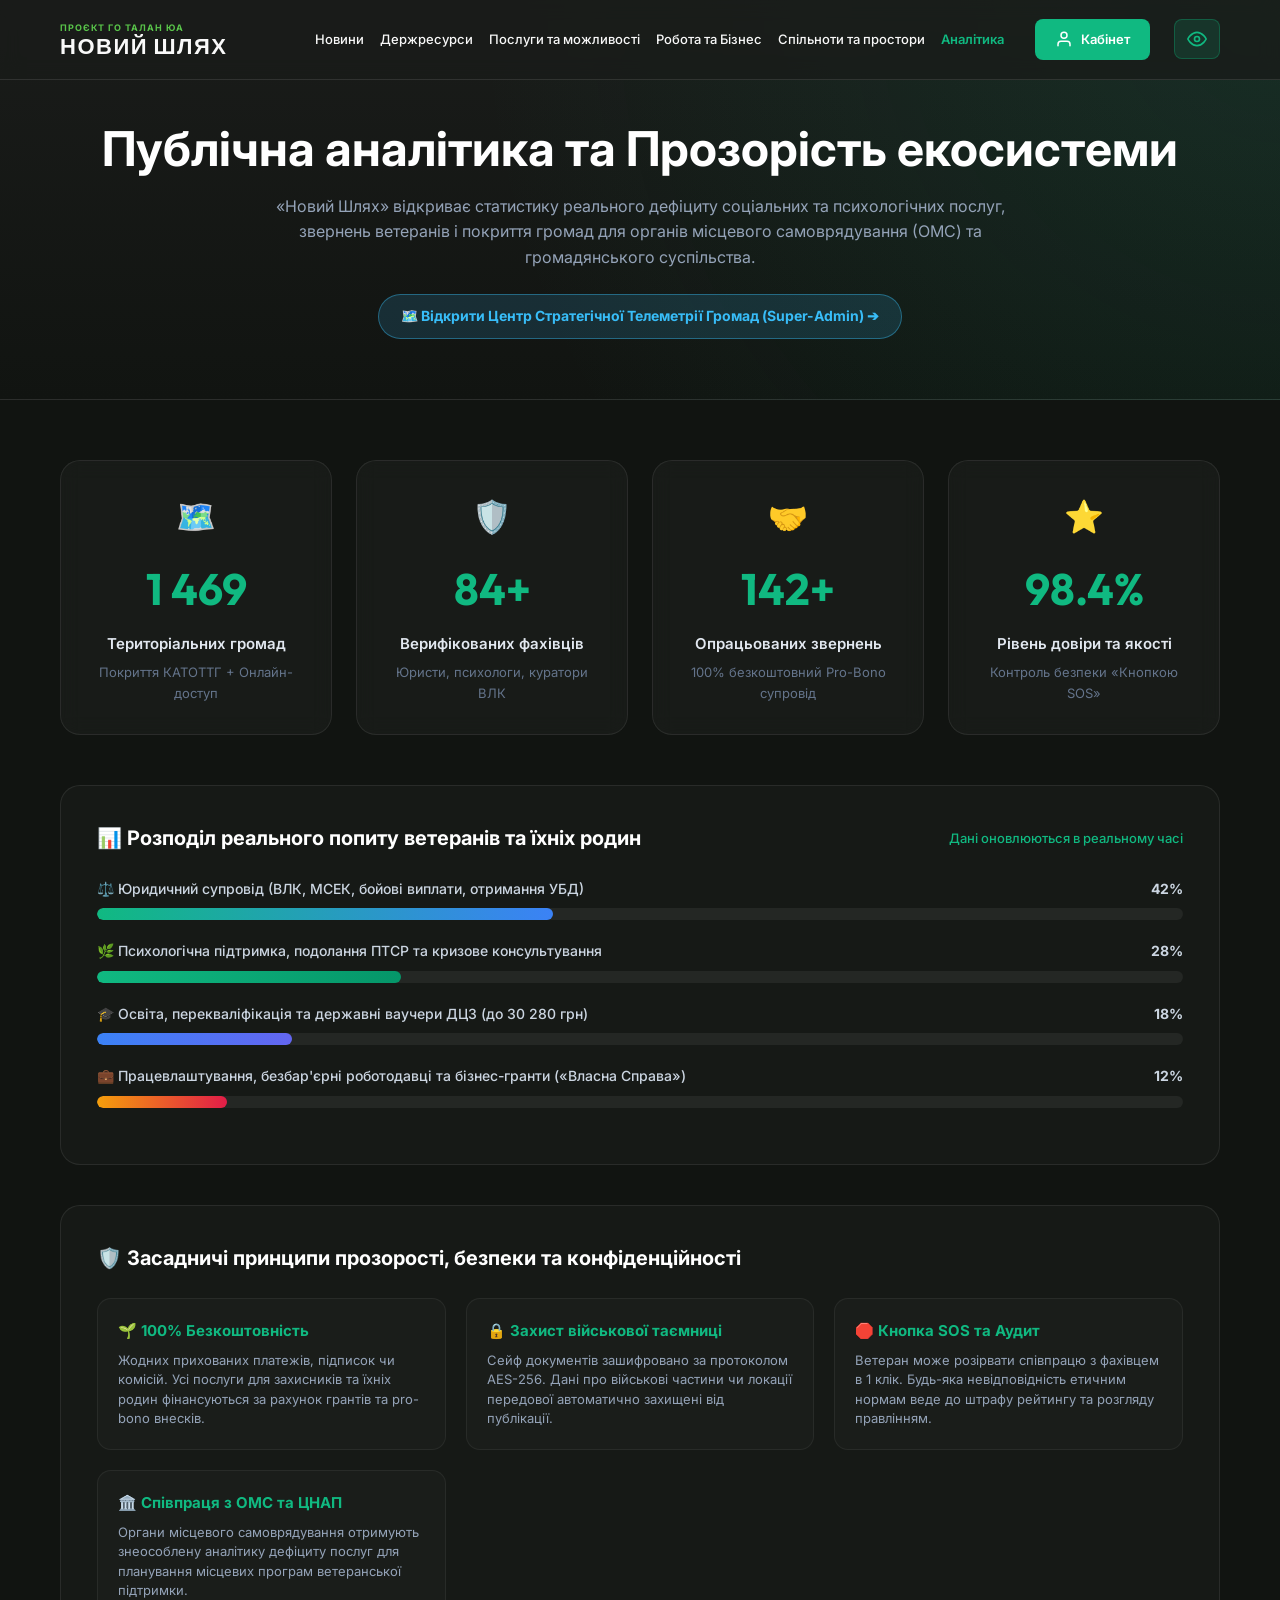
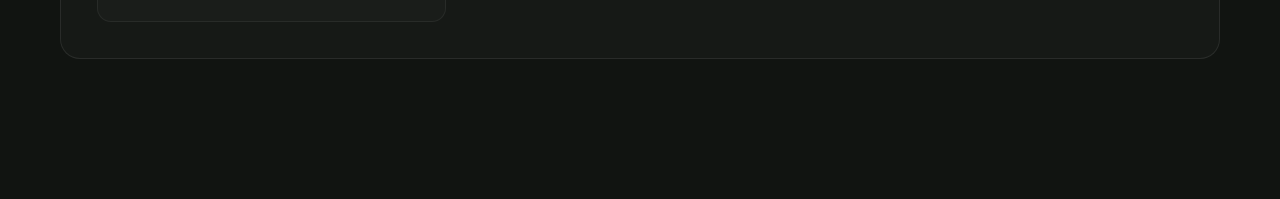
==== commit 75da9e58: "feat: інтеграція живого ШІ-асистента OpenAI GPT-4o-mini, нормативної бази ветеранського супроводу та" ====
--- a/analytics.html
+++ b/analytics.html
@@ -227,6 +227,11 @@
             <p class="analytics-sub">
                 «Новий Шлях» відкриває статистику реального дефіциту соціальних та психологічних послуг, звернень ветеранів і покриття громад для органів місцевого самоврядування (ОМС) та громадянського суспільства.
             </p>
+            <div style="margin-top: 24px;">
+                <a href="superadmin.html" style="display: inline-flex; align-items: center; gap: 8px; background: rgba(56, 189, 248, 0.15); border: 1px solid rgba(56, 189, 248, 0.4); color: #38BDF8; padding: 10px 22px; border-radius: 30px; font-weight: 700; font-size: 14px; text-decoration: none; transition: all 0.2s;">
+                    🗺️ Відкрити Центр Стратегічної Телеметрії Громад (Super-Admin) ➔
+                </a>
+            </div>
         </div>
     </section>
 
@@ -346,6 +351,23 @@
     <script src="auth_session.js?v=46"></script>
     <script src="accessibility.js?v=46"></script>
     <script>
+        function animateCounter(elem, start, end, duration, suffix = '', isFormatted = false) {
+            if (!elem) return;
+            let startTimestamp = null;
+            const step = (timestamp) => {
+                if (!startTimestamp) startTimestamp = timestamp;
+                const progress = Math.min((timestamp - startTimestamp) / duration, 1);
+                const current = Math.floor(progress * (end - start) + start);
+                elem.textContent = (isFormatted ? current.toLocaleString('uk-UA') : current) + suffix;
+                if (progress < 1) {
+                    window.requestAnimationFrame(step);
+                } else {
+                    elem.textContent = (isFormatted ? end.toLocaleString('uk-UA') : end) + suffix;
+                }
+            };
+            window.requestAnimationFrame(step);
+        }
+
         document.addEventListener('DOMContentLoaded', async () => {
             try {
                 const res = await fetch('/api/v1/analytics/public-summary');
@@ -354,17 +376,22 @@
                     const metrics = data.data.metrics || {};
                     const cov = data.data.coverage || {};
 
-                    if (cov.all_ukraine_communities) {
-                        document.getElementById('anStatCommunities').textContent = cov.all_ukraine_communities.toLocaleString('uk-UA');
+                    const elComm = document.getElementById('anStatCommunities');
+                    const elSpec = document.getElementById('anStatSpecialists');
+                    const elTick = document.getElementById('anStatTickets');
+                    const elSat = document.getElementById('anStatSatisfaction');
+
+                    if (elComm && cov.all_ukraine_communities) {
+                        animateCounter(elComm, 0, cov.all_ukraine_communities, 1200, '', true);
                     }
-                    if (metrics.verified_specialists) {
-                        document.getElementById('anStatSpecialists').textContent = metrics.verified_specialists + '+';
+                    if (elSpec && metrics.verified_specialists) {
+                        animateCounter(elSpec, 0, metrics.verified_specialists, 1000, '+');
                     }
-                    if (metrics.processed_tickets) {
-                        document.getElementById('anStatTickets').textContent = metrics.processed_tickets + '+';
+                    if (elTick && metrics.processed_tickets) {
+                        animateCounter(elTick, 0, metrics.processed_tickets, 1200, '+');
                     }
-                    if (metrics.satisfaction_rate) {
-                        document.getElementById('anStatSatisfaction').textContent = metrics.satisfaction_rate;
+                    if (elSat && metrics.satisfaction_rate) {
+                        elSat.textContent = metrics.satisfaction_rate;
                     }
                 }
             } catch (e) {
--- a/style.css
+++ b/style.css
@@ -10,6 +10,11 @@
     --glass-border: rgba(255, 255, 255, 0.1);
 }
 
+select option {
+    background-color: #0F172A !important;
+    color: #F8FAFC !important;
+}
+
 * {
     margin: 0;
     padding: 0;
@@ -165,7 +170,8 @@
 
 /* Hero Section */
 .hero {
-    height: 100vh;
+    min-height: 100vh;
+    padding: 120px 0 60px;
     display: flex;
     align-items: center;
     position: relative;
@@ -222,6 +228,28 @@
     border-radius: 50px;
     font-weight: 600;
     transition: 0.3s;
+}
+
+.ai-chip-btn {
+    background: rgba(46, 139, 87, 0.15) !important;
+    border: 1.5px solid rgba(46, 139, 87, 0.45) !important;
+    color: #a3e635 !important;
+    padding: 7px 16px !important;
+    border-radius: 20px !important;
+    font-size: 13px !important;
+    font-weight: 600 !important;
+    cursor: pointer !important;
+    transition: all 0.25s ease !important;
+    position: relative !important;
+    z-index: 10 !important;
+}
+
+.ai-chip-btn:hover {
+    background: rgba(46, 139, 87, 0.45) !important;
+    border-color: #a3e635 !important;
+    color: #ffffff !important;
+    transform: translateY(-2px) scale(1.03) !important;
+    box-shadow: 0 4px 14px rgba(46, 139, 87, 0.4) !important;
 }
 
 /* Common Layout Elements */
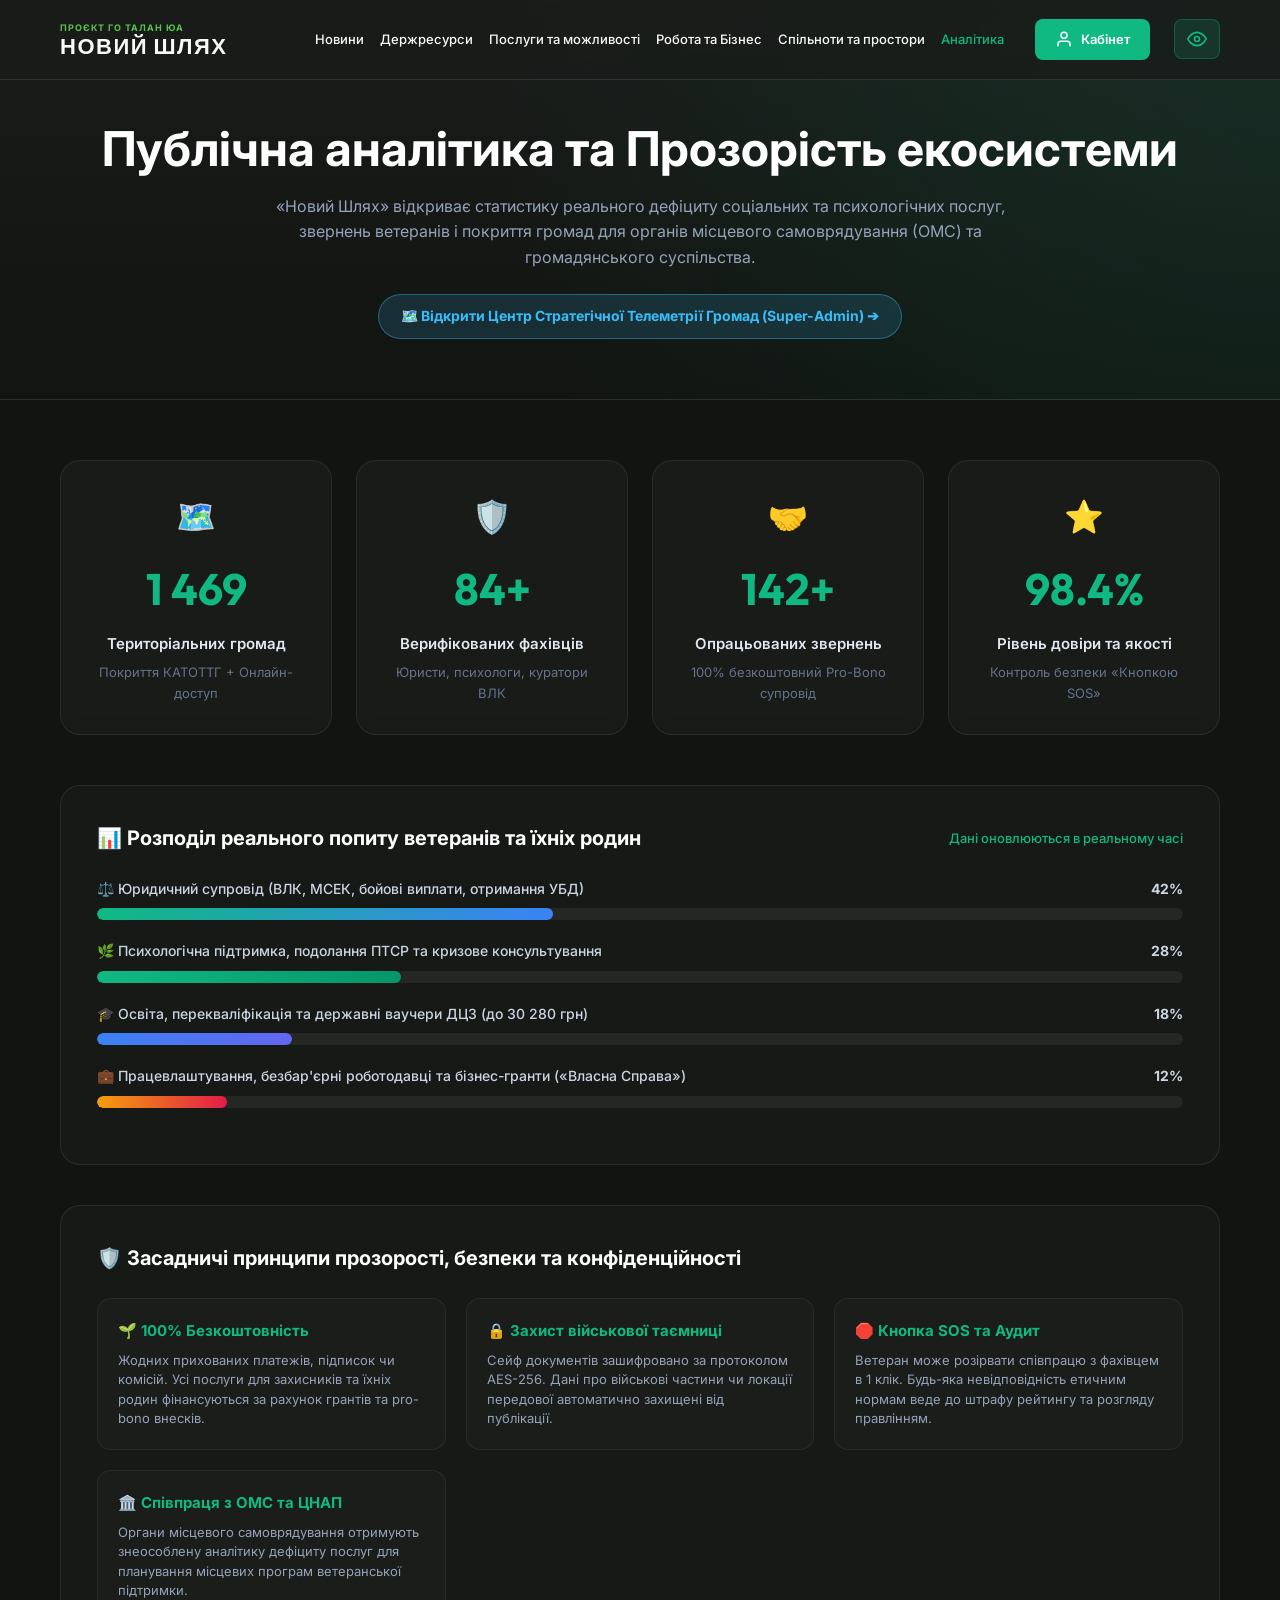
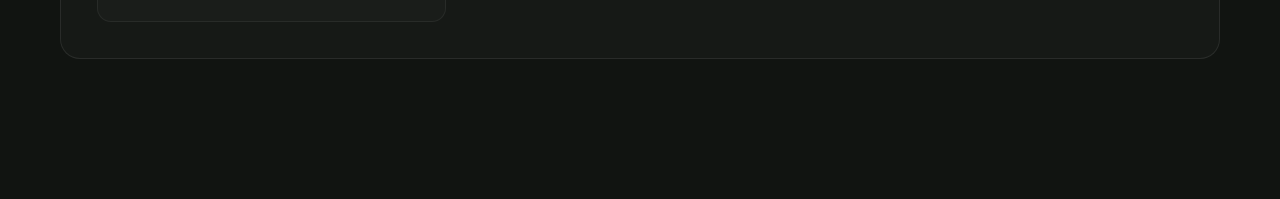
==== commit 47ef775a: "fix(header): update nav active link highlighting with green text only" ====
--- a/analytics.html
+++ b/analytics.html
@@ -205,7 +205,7 @@
                     <a href="catalog.html">Послуги та можливості</a>
                     <a href="employers.html">Робота та Бізнес</a>
                     <a href="communities.html">Спільноти та простори</a>
-                    <a href="analytics.html" class="active" style="color: #10B981; font-weight: 600;">Аналітика</a>
+                    <a href="analytics.html" class="active" aria-current="page">Аналітика</a>
                 </div>
                 
                 <a id="nav-cabinet-btn" href="cabinet.html" class="btn-primary" style="margin-left: 15px; border-radius: 8px; font-weight: 600; display: flex; align-items: center; gap: 8px; padding: 10px 20px;">
--- a/style.css
+++ b/style.css
@@ -145,8 +145,17 @@
     transition: 0.3s;
 }
 
-.nav a:hover {
-    color: var(--primary-green);
+.nav a:not(.btn-primary):hover,
+.nav a:not(.btn-primary).active,
+.nav a:not(.btn-primary)[aria-current="page"],
+.menu-container a:hover,
+.menu-container a.active,
+.menu-container a[aria-current="page"] {
+    color: var(--primary-green) !important;
+    background: transparent !important;
+    border: none !important;
+    box-shadow: none !important;
+    outline: none !important;
 }
 
 .login-btn {
@@ -635,22 +644,498 @@
     text-align: left;
 }
 
-/* Leaflet Map Refinements */
+/* Leaflet Map Refinements & Gesture Handling */
 #networkMap {
     z-index: 1;
-}
-
+    position: relative;
+    width: 100%;
+    height: 480px;
+    background: #121512;
+    border-radius: 16px;
+    overflow: hidden;
+    border: 1px solid rgba(46, 139, 87, 0.35);
+    transition: all 0.3s ease;
+}
+
+#networkMap .leaflet-tile-pane {
+    filter: brightness(0.65) invert(1) contrast(3) hue-rotate(200deg) saturate(0.3) brightness(0.75);
+}
+
+#networkMap.map-fullscreen-active {
+    position: fixed !important;
+    top: 0 !important;
+    left: 0 !important;
+    width: 100vw !important;
+    height: 100vh !important;
+    z-index: 99999 !important;
+    border-radius: 0 !important;
+    border: none !important;
+}
+
+.map-filter-chips {
+    display: flex;
+    gap: 8px;
+    flex-wrap: wrap;
+    margin-bottom: 12px;
+}
+
+.map-chip-btn {
+    background: rgba(255, 255, 255, 0.05);
+    border: 1px solid rgba(255, 255, 255, 0.12);
+    color: #ccc;
+    padding: 6px 14px;
+    border-radius: 50px;
+    font-size: 12px;
+    font-weight: 600;
+    cursor: pointer;
+    transition: all 0.2s ease;
+    display: flex;
+    align-items: center;
+    gap: 6px;
+}
+
+.map-chip-btn:hover {
+    background: rgba(46, 139, 87, 0.2);
+    border-color: var(--primary-green);
+    color: #fff;
+}
+
+.map-chip-btn.active {
+    background: var(--primary-green);
+    border-color: var(--primary-green);
+    color: #0d110d;
+    font-weight: 700;
+    box-shadow: 0 4px 12px rgba(46, 139, 87, 0.35);
+}
+
+.map-chip-badge {
+    font-size: 10px;
+    padding: 1px 6px;
+    border-radius: 10px;
+    background: rgba(0, 0, 0, 0.25);
+}
+
+.map-fullscreen-btn {
+    position: absolute;
+    top: 12px;
+    right: 12px;
+    z-index: 1000;
+    background: rgba(18, 21, 18, 0.9);
+    border: 1px solid rgba(46, 139, 87, 0.5);
+    color: #fff;
+    padding: 8px 14px;
+    border-radius: 10px;
+    font-size: 12px;
+    font-weight: 600;
+    cursor: pointer;
+    backdrop-filter: blur(8px);
+    display: flex;
+    align-items: center;
+    gap: 6px;
+    box-shadow: 0 4px 14px rgba(0, 0, 0, 0.5);
+    transition: all 0.2s ease;
+}
+
+.map-fullscreen-btn:hover {
+    background: var(--primary-green);
+    color: #000;
+}
+
+.map-gesture-hint {
+    position: absolute;
+    top: 50%;
+    left: 50%;
+    transform: translate(-50%, -50%);
+    z-index: 999;
+    background: rgba(0, 0, 0, 0.85);
+    color: #fff;
+    padding: 12px 20px;
+    border-radius: 12px;
+    font-size: 13px;
+    font-weight: 600;
+    border: 1px solid rgba(255, 255, 255, 0.2);
+    box-shadow: 0 10px 25px rgba(0, 0, 0, 0.6);
+    pointer-events: none;
+    opacity: 0;
+    transition: opacity 0.3s ease;
+    text-align: center;
+    max-width: 80%;
+    backdrop-filter: blur(6px);
+}
+
+.map-gesture-hint.show {
+    opacity: 1;
+}
+
+/* Custom Marker Pins */
+.custom-pin {
+    width: 32px;
+    height: 32px;
+    border-radius: 50% 50% 50% 0;
+    transform: rotate(-45deg);
+    display: flex;
+    align-items: center;
+    justify-content: center;
+    box-shadow: 0 4px 10px rgba(0, 0, 0, 0.4);
+    cursor: pointer;
+    transition: transform 0.2s ease;
+}
+
+.custom-pin:hover {
+    transform: rotate(-45deg) scale(1.15);
+}
+
+.pin-inner {
+    transform: rotate(45deg);
+    font-size: 14px;
+    line-height: 1;
+}
+
+.pin-gov {
+    background: linear-gradient(135deg, #2563eb, #1d4ed8);
+    border: 2px solid #93c5fd;
+}
+
+.pin-ngo {
+    background: linear-gradient(135deg, #d97706, #b45309);
+    border: 2px solid #fde68a;
+}
+
+.pin-portal {
+    background: linear-gradient(135deg, #10b981, #047857);
+    border: 2px solid #6ee7b7;
+    box-shadow: 0 0 14px rgba(16, 185, 129, 0.6);
+    animation: pulse-pin 2s infinite;
+}
+
+.pin-ramp {
+    background: linear-gradient(135deg, #8b5cf6, #6d28d9);
+    border: 2px solid #c4b5fd;
+}
+
+.pin-pharmacy {
+    background: linear-gradient(135deg, #ef4444, #b91c1c);
+    border: 2px solid #fca5a5;
+}
+
+.pin-bench {
+    background: linear-gradient(135deg, #059669, #047857);
+    border: 2px solid #a7f3d0;
+}
+
+@keyframes pulse-pin {
+    0% { box-shadow: 0 0 0 0 rgba(16, 185, 129, 0.7); }
+    70% { box-shadow: 0 0 0 10px rgba(16, 185, 129, 0); }
+    100% { box-shadow: 0 0 0 0 rgba(16, 185, 129, 0); }
+}
+
+/* User GPS Pulse Marker */
+.user-gps-marker {
+    position: relative;
+    width: 22px;
+    height: 22px;
+}
+
+.user-gps-pulse-ring {
+    position: absolute;
+    width: 40px;
+    height: 40px;
+    top: -9px;
+    left: -9px;
+    border-radius: 50%;
+    background: rgba(56, 189, 248, 0.45);
+    animation: gps-pulse 1.8s infinite cubic-bezier(0.25, 1, 0.5, 1);
+}
+
+.user-gps-dot {
+    position: absolute;
+    width: 18px;
+    height: 18px;
+    top: 2px;
+    left: 2px;
+    border-radius: 50%;
+    background: #0284c7;
+    border: 3px solid #ffffff;
+    box-shadow: 0 0 12px rgba(14, 165, 233, 0.95);
+}
+
+@keyframes gps-pulse {
+    0% { transform: scale(0.5); opacity: 1; }
+    100% { transform: scale(2.2); opacity: 0; }
+}
+
+/* Map Controls Group (Floating) */
+.map-controls-group {
+    position: absolute;
+    top: 12px;
+    right: 12px;
+    z-index: 1000;
+    display: flex;
+    gap: 6px;
+    flex-wrap: wrap;
+    justify-content: flex-end;
+}
+
+.map-ctrl-btn {
+    background: rgba(18, 21, 18, 0.92);
+    border: 1px solid rgba(46, 139, 87, 0.45);
+    color: #fff;
+    padding: 7px 11px;
+    border-radius: 8px;
+    font-size: 11.5px;
+    font-weight: 600;
+    cursor: pointer;
+    backdrop-filter: blur(8px);
+    display: flex;
+    align-items: center;
+    gap: 5px;
+    transition: all 0.2s ease;
+    box-shadow: 0 4px 12px rgba(0, 0, 0, 0.45);
+}
+
+.map-ctrl-btn:hover {
+    background: var(--primary-green);
+    color: #000;
+}
+
+.map-ctrl-btn.gps-active {
+    background: #0284c7 !important;
+    border-color: #38bdf8 !important;
+    color: #fff !important;
+}
+
+/* Route Navigation HUD */
+.map-route-hud {
+    position: absolute;
+    top: 12px;
+    left: 12px;
+    right: auto;
+    width: min(calc(100% - 24px), 360px);
+    z-index: 1001;
+    background: rgba(15, 23, 42, 0.96);
+    backdrop-filter: blur(14px);
+    border: 1px solid rgba(56, 189, 248, 0.4);
+    border-radius: 14px;
+    padding: 12px 14px;
+    box-shadow: 0 12px 30px rgba(0, 0, 0, 0.7);
+    display: none;
+    animation: fadeIn 0.25s ease;
+}
+
+.map-route-hud.active {
+    display: block;
+}
+
+.route-hud-header {
+    display: flex;
+    justify-content: space-between;
+    align-items: center;
+    margin-bottom: 8px;
+}
+
+.route-hud-title {
+    font-size: 13px;
+    font-weight: 700;
+    color: #38bdf8;
+    margin: 0;
+    white-space: nowrap;
+    overflow: hidden;
+    text-overflow: ellipsis;
+    max-width: 260px;
+}
+
+.route-hud-close {
+    background: transparent;
+    border: none;
+    color: #94a3b8;
+    font-size: 16px;
+    cursor: pointer;
+    padding: 0 4px;
+}
+
+.route-hud-close:hover {
+    color: #fff;
+}
+
+.route-hud-stats {
+    display: flex;
+    gap: 12px;
+    font-size: 12px;
+    color: #f1f5f9;
+    margin-bottom: 10px;
+    background: rgba(255, 255, 255, 0.05);
+    padding: 6px 10px;
+    border-radius: 8px;
+}
+
+.route-hud-modes {
+    display: flex;
+    gap: 6px;
+}
+
+.route-mode-btn {
+    flex: 1;
+    background: rgba(255, 255, 255, 0.08);
+    border: 1px solid rgba(255, 255, 255, 0.15);
+    color: #cbd5e1;
+    padding: 5px 8px;
+    border-radius: 6px;
+    font-size: 11px;
+    font-weight: 600;
+    cursor: pointer;
+    text-align: center;
+    transition: all 0.2s;
+}
+
+.route-mode-btn.active {
+    background: #0284c7;
+    border-color: #38bdf8;
+    color: #fff;
+}
+
+/* Dark Leaflet Popup Styling */
 .leaflet-popup-content-wrapper {
-    background: white;
-    border-radius: 10px;
+    background: rgba(18, 22, 18, 0.96) !important;
+    color: #e5e7eb !important;
+    border: 1px solid rgba(46, 139, 87, 0.4) !important;
+    border-radius: 14px !important;
+    box-shadow: 0 15px 35px rgba(0, 0, 0, 0.7) !important;
+    padding: 6px !important;
+    backdrop-filter: blur(12px);
 }
 
 .leaflet-popup-tip {
-    background: white;
+    background: rgba(18, 22, 18, 0.96) !important;
+    border-top: 1px solid rgba(46, 139, 87, 0.4);
 }
 
 .leaflet-container a.btn-primary {
-    color: white !important;
+    color: #000 !important;
+}
+
+.popup-card {
+    padding: 6px;
+    font-family: 'Inter', sans-serif;
+}
+
+.popup-tag {
+    display: inline-block;
+    font-size: 10px;
+    font-weight: 700;
+    text-transform: uppercase;
+    letter-spacing: 0.5px;
+    padding: 2px 8px;
+    border-radius: 20px;
+    margin-bottom: 6px;
+}
+
+.popup-tag-gov {
+    background: rgba(37, 99, 235, 0.2);
+    color: #60a5fa;
+    border: 1px solid rgba(37, 99, 235, 0.4);
+}
+
+.popup-tag-ngo {
+    background: rgba(217, 119, 6, 0.2);
+    color: #fbbf24;
+    border: 1px solid rgba(217, 119, 6, 0.4);
+}
+
+.popup-tag-portal {
+    background: rgba(16, 185, 129, 0.2);
+    color: #34d399;
+    border: 1px solid rgba(16, 185, 129, 0.4);
+}
+
+.popup-tag-ramp {
+    background: rgba(139, 92, 246, 0.2);
+    color: #c4b5fd;
+    border: 1px solid rgba(139, 92, 246, 0.4);
+}
+
+.popup-tag-pharmacy {
+    background: rgba(239, 68, 68, 0.2);
+    color: #fca5a5;
+    border: 1px solid rgba(239, 68, 68, 0.4);
+}
+
+.popup-tag-bench {
+    background: rgba(16, 185, 129, 0.2);
+    color: #6ee7b7;
+    border: 1px solid rgba(16, 185, 129, 0.4);
+}
+
+.popup-btn-route {
+    background: linear-gradient(135deg, #0284c7, #0369a1) !important;
+    color: #ffffff !important;
+    font-weight: 700 !important;
+    border: 1px solid #38bdf8 !important;
+    box-shadow: 0 2px 8px rgba(2, 132, 199, 0.4);
+}
+
+.popup-btn-route:hover {
+    background: linear-gradient(135deg, #0369a1, #075985) !important;
+}
+
+.popup-title {
+    font-family: 'Outfit', sans-serif;
+    font-size: 15px;
+    font-weight: 700;
+    color: #fff;
+    margin: 0 0 4px 0;
+    line-height: 1.3;
+}
+
+.popup-address {
+    font-size: 12px;
+    color: #9ca3af;
+    margin: 0 0 8px 0;
+    display: flex;
+    align-items: center;
+    gap: 4px;
+}
+
+.popup-bio {
+    font-size: 11px;
+    color: #cbd5e1;
+    line-height: 1.4;
+    margin: 0 0 10px 0;
+}
+
+.popup-actions {
+    display: flex;
+    flex-direction: column;
+    gap: 6px;
+}
+
+.popup-btn {
+    display: block;
+    text-align: center;
+    padding: 7px 12px;
+    border-radius: 8px;
+    font-size: 12px;
+    font-weight: 600;
+    text-decoration: none;
+    transition: all 0.2s ease;
+}
+
+.popup-btn-primary {
+    background: var(--primary-green);
+    color: #0d110d !important;
+}
+
+.popup-btn-primary:hover {
+    background: #3cb371;
+}
+
+.popup-btn-secondary {
+    background: rgba(255, 255, 255, 0.08);
+    color: #e5e7eb !important;
+    border: 1px solid rgba(255, 255, 255, 0.15);
+}
+
+.popup-btn-secondary:hover {
+    background: rgba(255, 255, 255, 0.15);
 }
 
 /* Floating Telegram Button */
